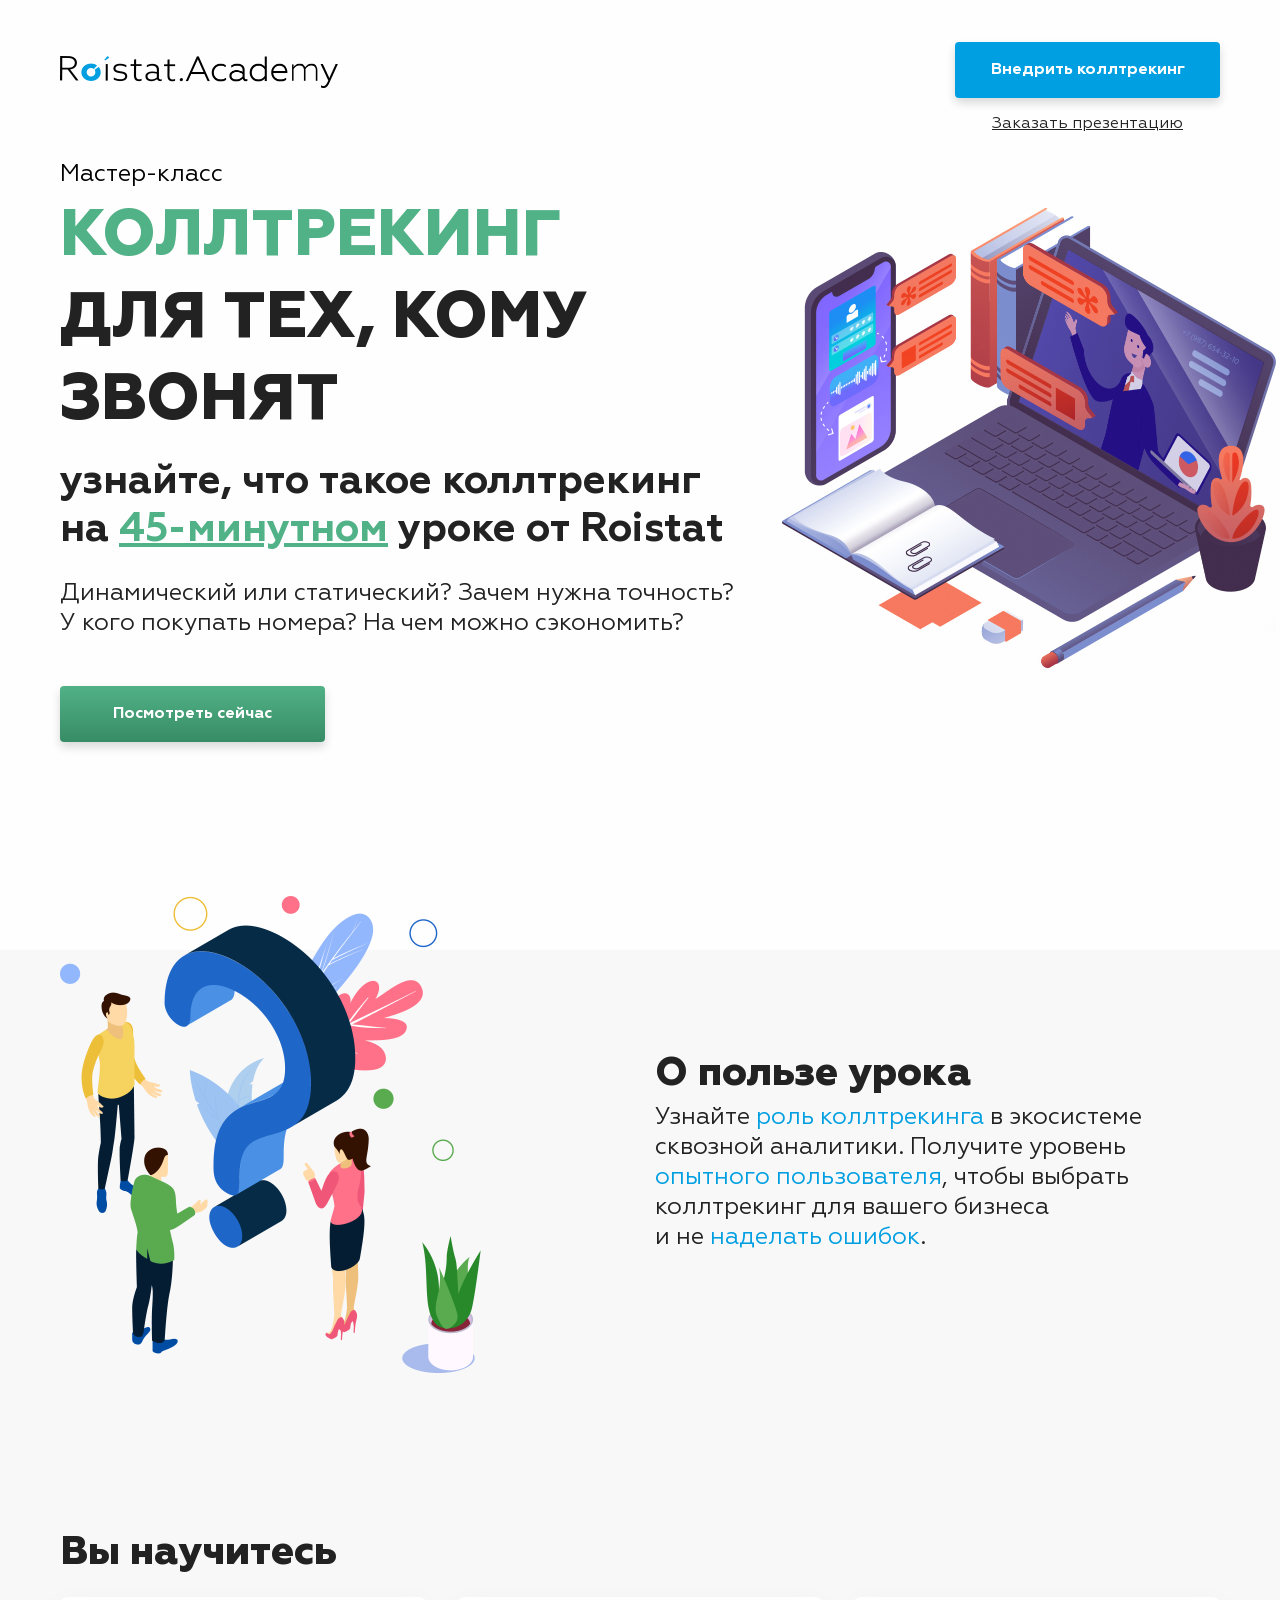
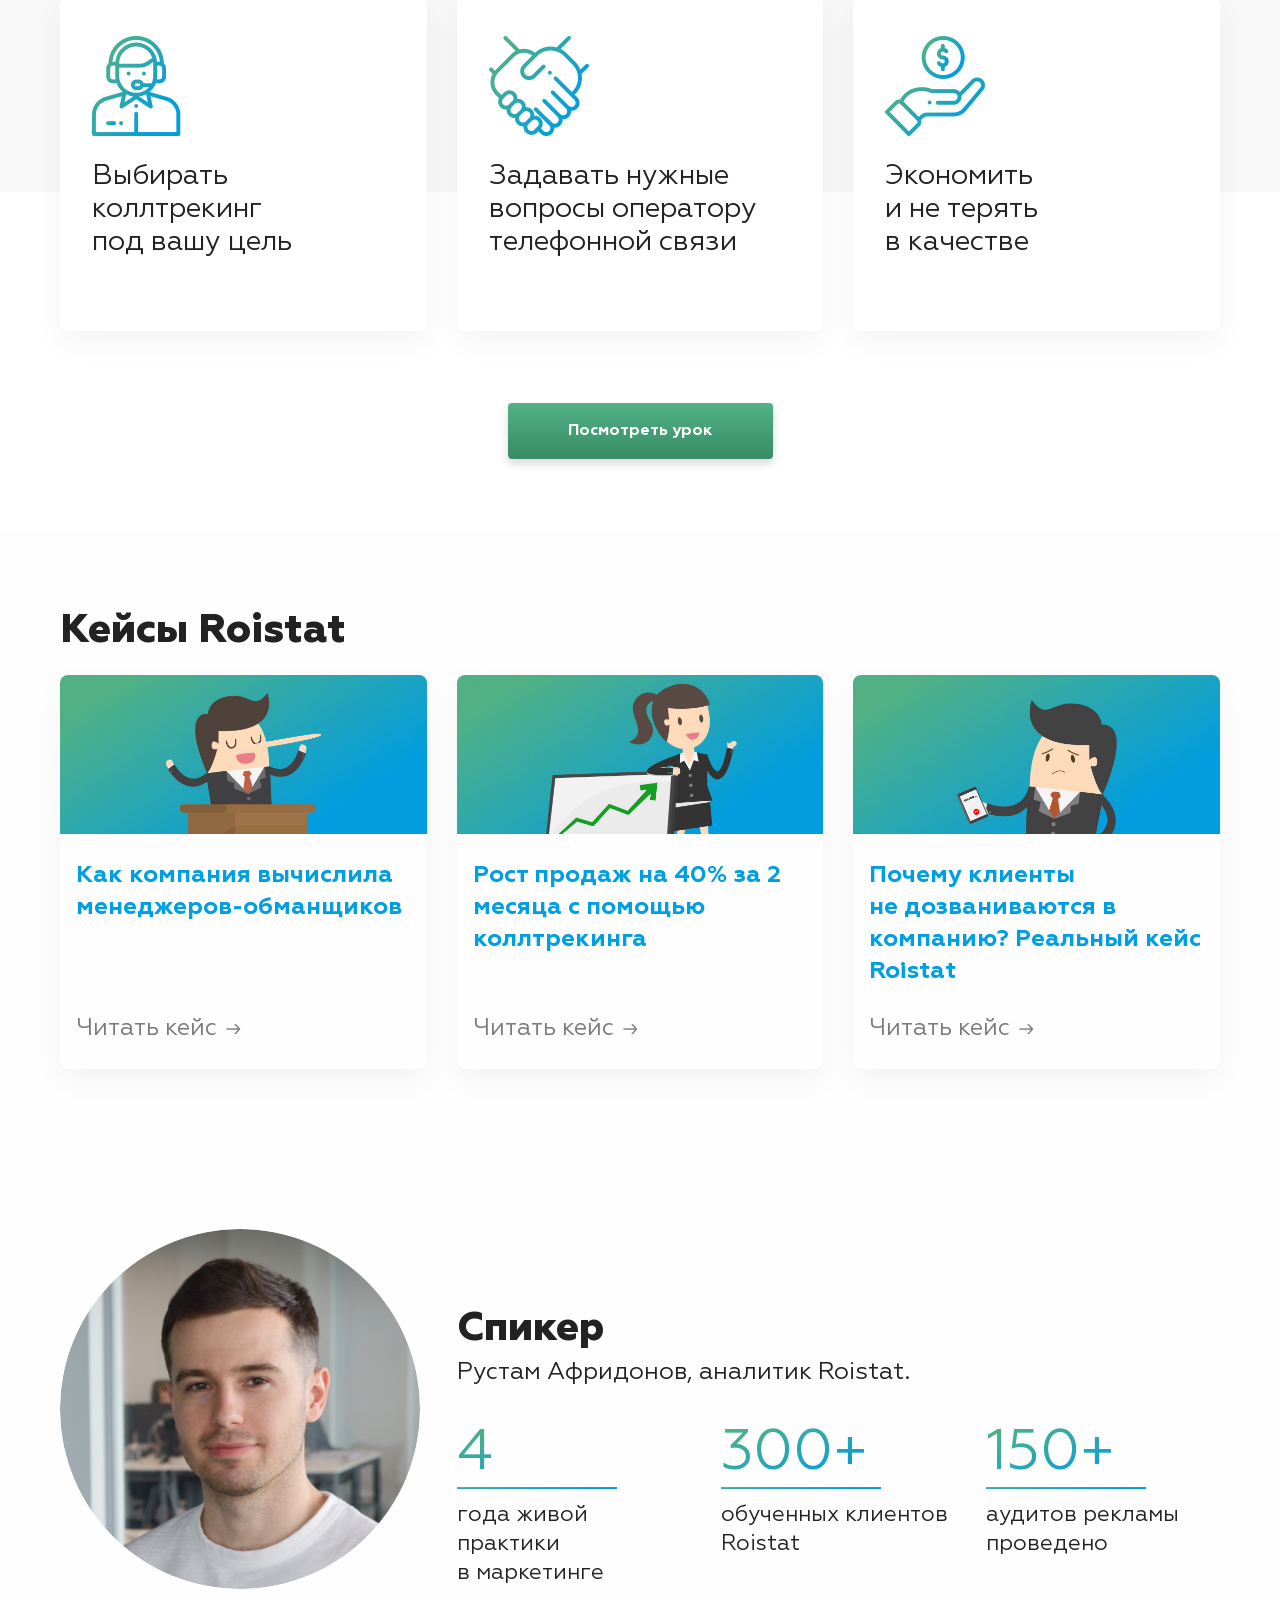
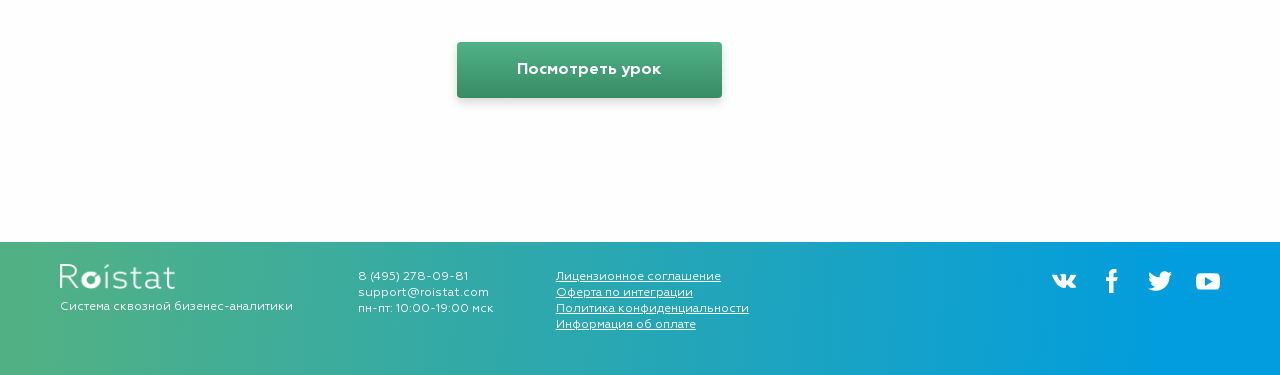
==== calltracking-webinar/index.html @ 820c404c "no message" ====
<!doctype html>
<html lang="ru">
<head>
	<meta charset="utf-8">
	<meta http-equiv="X-UA-Compatible" content="IE=edge,chrome=1">
	<title></title>
	<meta name="description" content="">
	<meta name="viewport" content="width=device-width, initial-scale=1">
	<link rel="shortcut icon" href="favicon.ico" type="image/x-icon">
	<link rel="stylesheet" href="fonts/Geometria/stylesheet.css">
	<link rel="stylesheet" href="css/libs/modal.css">
	<link rel="stylesheet" href="css/main.css">
</head>
<body>
<div class="overlay js-overlay"></div>

<div class="rs-modal js-modal">
	<div class="close js-close-modal">
		<i class="x fa fa-times" aria-hidden="true"></i>
	</div>
	<h3 class="rs-modal__title js-modal__title"></h3>
	<form class="js-form" action="https://edu.roistat.com/teach/control/lesson/view/id/102656854">
		<div class="input-group">
			<input class="form__input js-form-input js-name" type="text" maxlength="60"  placeholder="Ваше имя" name="formParams[full_name]" value="">
		</div>
		<div class="input-group">
			<input class="form__input js-form-input js-email" type="email" maxlength="60"  placeholder="Ваш E-mail" name="formParams[email]" value="">
		</div>
		<div class="input-group">
			<input class="form__input js-form-input phone__input js-phone" type="tel" maxlength="60"  placeholder="Ваш телефон" name="formParams[phone]" value="">
			<div class="flag-container js-flag-container">
				<img class="country-image js-country-image" src="img/rus.svg" alt="Russia">
			</div>
			<div class="dropdown js-dropdown hide">
				<ul class="country-list">
					<li class="country-item js-country-item" data-country="belarus">
						<div class="flag belarus"></div>
						<span class="country-name">Belarus (Беларусь)</span>
						<span class="country-phone-code">+375</span>
					</li>
					<li class="country-item js-country-item" data-country="kazakhstan">
						<div class="flag kazakhstan"></div>
						<span class="country-name">Kazakhstan (Казахстан)</span>
						<span class="country-phone-code">+7</span>
					</li>
					<li class="country-item js-country-item" data-country="russia">
						<div class="flag russia"></div>
						<span class="country-name">Russia (Россия)</span>
						<span class="country-phone-code">+7</span>
					</li>
					<li class="country-item js-country-item" data-country="ukraine">
						<div class="flag ukraine"></div>
						<span class="country-name">Ukraine (Украина)</span>
						<span class="country-phone-code">+380</span>
					</li>
				</ul>
			</div>
		</div>
		<button class="btn submit js-submit" type="submit"></button>
		<div class="checkbox js-checkbox">
			<input class="checkbox__input js-checkbox__input" id="check" type="checkbox">
			<label for="check">Отправляя сведения через электронную форму, вы соглашаетесь с условиями <a class="checkbox-link js-checkbox__link" href="/ru/privacy">оферты</a>, даете согласие на обработку персональных данных, их сбор, хранение и передвчу третьим лицам представленной вами информации на условиях <a class="checkbox-link js-checkbox__link" href="/ru/license/integration">Политики обработки персональных данных</a></label>
		</div>
		<input type="hidden" id="1301595dcac97f1689d" name="__gc__internal__form__helper" class="__gc__internal__form__helper" value="">
		<input type="hidden" id="1301595dcac97f1689dref" name="__gc__internal__form__helper_ref" class="__gc__internal__form__helper_ref" value="">
		<input type="hidden" name="requestTime" value="1573570943">
		<input type="hidden" name="requestSimpleSign" value="08caa1a9f842d72c41dda9ce7ab56776">
		<input type="hidden" name="isHtmlWidget" value="1"/>

		<span id="gccounterImgContainer"></span>
	</form>
	<div class="answer js-answer">
		<img class="answer-image js-answer-image">
		<p class="answer-text js-answer-text"></p>
	</div>
</div>

<div class="header logo-button-header">
	<div class="container">
		<div class="logo-button-header__logo-block">
			<div class="logo-button-header__logo">
				<a target="_blank" href="https://roistat.com/">
					<img class="header__roistat-logo" src="img/logoroistat.png" alt="Academy.roistat logo">
				</a>
				<a href="https://academy.roistat.com/">
					<img class="header__academy-logo" src="img/logoacademy.png" alt="Academy.roistat logo">
				</a>
			</div>			
		</div>
		<div class="mobilehide logo-button-header__right-block">
			<div class="logo-button-header__button-block">
				<a target="_blank" href="https://roistat.com/ru/features/calltracking" class="blue-button button">Внедрить коллтрекинг</a>
			</div>
			<div class="logo-button-header__link-block">
				<a href="#" class="logo-button-header__link">Заказать презентацию</a>
			</div>
		</div>
	</div>
</div>

<div class="article">
	<div class="section text-bgimg first-floor">
		<div class="container">
			<div class="row">
				<div class="col-sm-7">
					<div class="text-bgimg__text-block">
						<span class="text-bgimg__subtitle">Мастер-класс</span>
						<h1 class="text-bgimg__title"><span class="green">КОЛЛТРЕКИНГ</span> ДЛЯ&nbsp;ТЕХ, КОМУ ЗВОНЯТ</h1>
						<p class="text-bgimg__description">узнайте, что&nbsp;такое коллтрекинг на&nbsp;<span class="green">45-минутном</span> уроке от&nbsp;Roistat</p>
						<p class="text-bgimg__subdescription">Динамический или&nbsp;статический? Зачем нужна точность? У&nbsp;кого покупать номера? На&nbsp;чем можно сэкономить?</p>
						<div class="text-bgimg__buttonblock">
							<button class="js-open-modal">Посмотреть сейчас</button>
						</div>
						<div class="mobileshow logo-button-header__right-block">
							<div class="logo-button-header__button-block">
								<a target="_blank" href="https://roistat.com/ru/features/calltracking" class="blue-button button">Внедрить коллтрекинг</a>
							</div>
							<div class="logo-button-header__link-block">
								<a href="#" class="logo-button-header__link">Заказать презентацию</a>
							</div>
						</div>
					</div>
				</div>
				<div class="col-sm-5">
					<div class="text-bgimg__bg-block">
						<img class="floor1bg" src="img/fl1bg.jpg" alt="">
					</div>
				</div>
			</div>
		</div>
	</div>

	<div class="section bg_gray bgimg-text second-floor">
		<div class="container">
			<div class="row">
				<div class="col-sm-6">
					<div class="bgimg-text__bg-block mobilehide">
						<img class="floor2bg" src="img/fl2bg.png" alt="">
					</div>
				</div>
				<div class="col-sm-6 bgimg-text__text-block">
					<h2>О пользе урока</h2>
					<p>Узнайте <span class="blue">роль коллтрекинга</span> в&nbsp;экосистеме сквозной аналитики. Получите уровень <span class="blue">опытного пользователя</span>, чтобы выбрать коллтрекинг для&nbsp;вашего бизнеса и&nbsp;не&nbsp;<span class="blue">наделать ошибок</span>.</p>
				</div>
			</div>

			<div class="bgimg-text__bg-block mobileshow">
				<img class="floor2bg" src="img/fl2bg.png" alt="">
			</div>
		</div>
	</div>

	<div class="section bg_half-gray you-will-learn">
		<div class="container">
			<h2>Вы научитесь</h2>
			<div class="row">
				<div class="col-sm-4">
					<div class="item-topimg-text">
						<div class="item-topimg-text__imgblock">
							<img src="img/operatorka.jpg" alt="operator">
						</div>
						<p class="item-topimg-text__text">Выбирать коллтрекинг под&nbsp;вашу цель</p>
					</div>
				</div>
				<div class="col-sm-4">
					<div class="item-topimg-text">
						<div class="item-topimg-text__imgblock">
							<img src="img/handshake.jpg" alt="handshake">
						</div>
						<p class="item-topimg-text__text">Задавать нужные вопросы оператору телефонной связи</p>
					</div>
				</div>
				<div class="col-sm-4">
					<div class="item-topimg-text">
						<div class="item-topimg-text__imgblock">
							<img src="img/money.jpg" alt="money">
						</div>
						<p class="item-topimg-text__text">Экономить и&nbsp;не&nbsp;терять в&nbsp;качестве</p>
					</div>
				</div>

			</div>
			<div class="button-block">
				<button class="js-open-modal">Посмотреть урок</button>
			</div>
		</div>
	</div>

	<div class="section roistat-cases">
		<div class="container">
			<h2>Кейсы Roistat</h2>
			<div class="row">
				<div class="col-sm-4">
					<a href="#" class="item-topbgimg-text obman">
						<p class="item-topbgimg-text__text">Как компания вычислила менеджеров-обманщиков</p>
						<span class="item-topbgimg-text__link">Читать кейс</span>
					</a>
				</div>
				<div class="col-sm-4">
					<a href="#" class="item-topbgimg-text rost">
						<p class="item-topbgimg-text__text">Рост продаж на 40% за 2 месяца с помощью коллтрекинга</p>
						<span class="item-topbgimg-text__link">Читать кейс</span>
					</a>
				</div>
				<div class="col-sm-4">
					<a href="#" class="item-topbgimg-text nedozvon">
						<p class="item-topbgimg-text__text">Почему клиенты не&nbsp;дозваниваются в компанию? Реальный кейс Roistat</p>
						<span class="item-topbgimg-text__link">Читать кейс</span>
					</a>
				</div>
			</div>
		</div>
	</div>

	<div class="section speaker bgimg-text">
		<div class="container">
			<div class="row">
				<div class="col-sm-4">
					<img class="bgimg-text__porteait" src="img/rustam.jpg" alt="Рустам Афридонов">
				</div>
				<div class="col-sm-8 bgimg-text__text-block">
					<h2>Спикер</h2>
					<p>Рустам Афридонов, аналитик Roistat.</p>

					<div class="row item-topnumber-text-block">
						<div class="col-sm-4">
							<div class="item-topnumber-text">
								<span class="item-topnumber-text__number">4</span>
								<p class="item-topnumber-text__text">года живой практики в&nbsp;маркетинге</p>
							</div>
						</div>
						<div class="col-sm-4">
							<div class="item-topnumber-text">
								<span class="item-topnumber-text__number">300+</span>
								<p class="item-topnumber-text__text">обученных клиентов Roistat</p>
							</div>
						</div>
						<div class="col-sm-4">
							<div class="item-topnumber-text">
								<span class="item-topnumber-text__number">150+</span>
								<p class="item-topnumber-text__text">аудитов рекламы проведено</p>
							</div>
						</div>
					</div>

					<div class="buttonbl">
						<button class="js-open-modal">Посмотреть урок</button>
					</div>
				</div>
			</div>
		</div>
	</div>
</div>

<div class="footer">
	<div class="container">
		<div class="row">
			<div class="col-sm-3">
				<div class="footer__logo">
					<img class="footer__roistat-logo" src="img/footerlogo.png" alt="Academy.roistat logo">
				</div>
				<p class="footer__underlogo">Система сквозной бизенес-аналитики</p>
			</div>
			<div class="col-sm-2">
				<p class="footer__contacts"><a href="tel:84952780981" class="footer__link">8 (495) 278-09-81</a><br><a href="mailto:support@roistat.com" class="footer__link">support@roistat.com</a><br>пн-пт: 10:00-19:00 мск</p>
			</div>
			<div class="col-sm-3">
				<ul class="footer__menu">
					<li><a href="#">Лицензионное соглашение</a></li>
					<li><a href="#">Оферта по интеграции</a></li>
					<li><a href="#">Политика конфиденциальности</a></li>
					<li><a href="#">Информация об оплате</a></li>
				</ul>
			</div>
			<div class="col-sm-4">
				<ul class="footer__socials">
					<li><a href="#"><img src="img/vk.png" alt="vk"></a></li>
					<li><a href="#"><img src="img/fb.png" alt="facebook"></a></li>
					<li><a href="#"><img src="img/tw.png" alt="twitter"></a></li>
					<li><a href="#"><img src="img/yt.png" alt="youtube"></a></li>
				</ul>
			</div>
		</div>
	</div>
</div>

<!-- <div class="side-block js-side-block">
	<div class="side-block__label js-side-block-label"><img src="img/pointer.png" class="pointer" alt="pointer">Бонус&ensp;2 000&ensp;руб</div>
	<div class="formobile">
		<span class="side-block__text-block">Узнайте больше о Базовой настройке в <span class="green">WhastApp</span></span>
		<div class="whatsapp-button-block">
			<a href="https://myautobot.ru/l/qfo00bd" class="js-target-button button">2 000&ensp;руб. на аналитику<img src="img/waicon.png" class="waicon" alt="whatsapp"></a>
			<p>В 1 клик в <a href="https://myautobot.ru/l/qfo00bd" class="green">WhatsApp</a></p>
		</div>
	</div>
	<div class="fordesktop">
		<span class="side-block__text-block">Сканируйте QR-код, чтобы узнать больше о Базовой настройке</span>
		<div class="qrcode-block"><img src="img/qr-code.gif" alt="qr-code"></div>
		<p>В 1 клик в <span class="green">WhatsApp</span></p>
	</div>
</div> -->

<script src="js/vendor/jquery-3.1.1.min.js"></script>
<script src="js/vendor/inputmask.min.js"></script>
<script src="js/libs/utils.js"></script>
<script src="js/main.js"></script>
<script>
	!function(f,b,e,v,n,t,s) {
	    if(f.fbq)return;n=f.fbq=function () {
	        n.callMethod?
	        n.callMethod.apply(n,arguments):n.queue.push(arguments)};
	        if(!f._fbq)f._fbq=n;n.push=n;n.loaded=!0;n.version='2.0';
	        n.queue=[];t=b.createElement(e);t.async=!0;
	        t.src=v;s=b.getElementsByTagName(e)[0];
	        s.parentNode.insertBefore(t,s)}(window, document,'script',
	        'https://connect.facebook.net/en_US/fbevents.js');
	        fbq('init', '1860525404053913');

	(function(m,e,t,r,i,k,a){m[i]=m[i]||function(){(m[i].a=m[i].a||[]).push(arguments)}; m[i].l=1*new Date();k=e.createElement(t),a=e.getElementsByTagName(t)[0],k.async=1,k.src=r,a.parentNode.insertBefore(k,a)}) (window, document, "script", "https://mc.yandex.ru/metrika/tag.js", "ym"); ym(24840335, "init", { clickmap:true, trackLinks:true, accurateTrackBounce:true, webvisor:true, trackHash:true });

	(function(w, d, s, h, id) {
	    w.roistatProjectId = id; w.roistatHost = h;
	    var p = d.location.protocol == "https:" ? "https://" : "http://";
	    var u = /^.*roistat_visit=[^;]+(.*)?$/.test(d.cookie) ? "/dist/module.js" : "/api/site/1.0/"+id+"/init";
	    var js = d.createElement(s); js.charset="UTF-8"; js.async = 1; js.src = p+h+u; var js2 = d.getElementsByTagName(s)[0]; js2.parentNode.insertBefore(js, js2);
	})(window, document, 'script', 'cloud.roistat.com', '86ee03e4ba0f978620d7a0ee0e2e51dc');

	!function(){var t=document.createElement("script");t.type="text/javascript",t.async=!0,t.src="https://vk.com/js/api/openapi.js?162",t.onload=function(){VK.Retargeting.Init("VK-RTRG-412502-cCwct"),VK.Retargeting.Hit()},document.head.appendChild(t)}();

	(function(i,s,o,g,r,a,m){i['GoogleAnalyticsObject']=r;i[r]=i[r]||function(){(i[r].q=i[r].q||[]).push(arguments)},i[r].l=1*new Date();a=s.createElement(o), m=s.getElementsByTagName(o)[0];a.async=1;a.src=g;m.parentNode.insertBefore(a,m)})(window,document,'script','//www.google-analytics.com/analytics.js','ga');
	ga('create', 'UA-57887378-1', 'auto', {'allowLinker': true});
	ga('require', 'linker');
	ga('linker:autoLink', ['cloud.roistat.com'] );
	ga('send', 'pageview');
</script>
</body>
</html>
</body>
</html>
---- calltracking-webinar/fonts/Geometria/stylesheet.css ----
/* This stylesheet generated by Transfonter (https://transfonter.org) on July 4, 2017 2:48 AM */

@font-face {
	font-family: 'Geometria';
	src: url('Geometria-Thin.eot');
	src: local('Geometria Thin'), local('Geometria-Thin'),
		url('Geometria-Thin.eot?#iefix') format('embedded-opentype'),
		url('Geometria-Thin.woff') format('woff'),
		url('Geometria-Thin.ttf') format('truetype');
	font-weight: 100;
	font-style: normal;
}

@font-face {
	font-family: 'Geometria';
	src: url('Geometria-MediumItalic.eot');
	src: local('Geometria MediumItalic'), local('Geometria-MediumItalic'),
		url('Geometria-MediumItalic.eot?#iefix') format('embedded-opentype'),
		url('Geometria-MediumItalic.woff') format('woff'),
		url('Geometria-MediumItalic.ttf') format('truetype');
	font-weight: 500;
	font-style: italic;
}

@font-face {
	font-family: 'Geometria';
	src: url('Geometria-Italic.eot');
	src: local('Geometria Italic'), local('Geometria-Italic'),
		url('Geometria-Italic.eot?#iefix') format('embedded-opentype'),
		url('Geometria-Italic.woff') format('woff'),
		url('Geometria-Italic.ttf') format('truetype');
	font-weight: normal;
	font-style: italic;
}

@font-face {
	font-family: 'Geometria';
	src: url('Geometria-Heavy.eot');
	src: local('Geometria Heavy'), local('Geometria-Heavy'),
		url('Geometria-Heavy.eot?#iefix') format('embedded-opentype'),
		url('Geometria-Heavy.woff') format('woff'),
		url('Geometria-Heavy.ttf') format('truetype');
	font-weight: 900;
	font-style: normal;
}

@font-face {
	font-family: 'Geometria';
	src: url('Geometria-ExtraBoldItalic.eot');
	src: local('Geometria ExtraBoldItalic'), local('Geometria-ExtraBoldItalic'),
		url('Geometria-ExtraBoldItalic.eot?#iefix') format('embedded-opentype'),
		url('Geometria-ExtraBoldItalic.woff') format('woff'),
		url('Geometria-ExtraBoldItalic.ttf') format('truetype');
	font-weight: 800;
	font-style: italic;
}

@font-face {
	font-family: 'Geometria';
	src: url('Geometria-Medium.eot');
	src: local('Geometria Medium'), local('Geometria-Medium'),
		url('Geometria-Medium.eot?#iefix') format('embedded-opentype'),
		url('Geometria-Medium.woff') format('woff'),
		url('Geometria-Medium.ttf') format('truetype');
	font-weight: 500;
	font-style: normal;
}

@font-face {
	font-family: 'Geometria';
	src: url('Geometria-BoldItalic.eot');
	src: local('Geometria BoldItalic'), local('Geometria-BoldItalic'),
		url('Geometria-BoldItalic.eot?#iefix') format('embedded-opentype'),
		url('Geometria-BoldItalic.woff') format('woff'),
		url('Geometria-BoldItalic.ttf') format('truetype');
	font-weight: bold;
	font-style: italic;
}

@font-face {
	font-family: 'Geometria';
	src: url('Geometria-LightItalic.eot');
	src: local('Geometria LightItalic'), local('Geometria-LightItalic'),
		url('Geometria-LightItalic.eot?#iefix') format('embedded-opentype'),
		url('Geometria-LightItalic.woff') format('woff'),
		url('Geometria-LightItalic.ttf') format('truetype');
	font-weight: 300;
	font-style: italic;
}

@font-face {
	font-family: 'Geometria';
	src: url('Geometria-HeavyItalic.eot');
	src: local('Geometria HeavyItalic'), local('Geometria-HeavyItalic'),
		url('Geometria-HeavyItalic.eot?#iefix') format('embedded-opentype'),
		url('Geometria-HeavyItalic.woff') format('woff'),
		url('Geometria-HeavyItalic.ttf') format('truetype');
	font-weight: 900;
	font-style: italic;
}

@font-face {
	font-family: 'Geometria';
	src: url('Geometria.eot');
	src: local('Geometria'),
		url('Geometria.eot?#iefix') format('embedded-opentype'),
		url('Geometria.woff') format('woff'),
		url('Geometria.ttf') format('truetype');
	font-weight: normal;
	font-style: normal;
}

@font-face {
	font-family: 'Geometria';
	src: url('Geometria-Bold.eot');
	src: local('Geometria Bold'), local('Geometria-Bold'),
		url('Geometria-Bold.eot?#iefix') format('embedded-opentype'),
		url('Geometria-Bold.woff') format('woff'),
		url('Geometria-Bold.ttf') format('truetype');
	font-weight: bold;
	font-style: normal;
}

@font-face {
	font-family: 'Geometria';
	src: url('Geometria-ExtraBold.eot');
	src: local('Geometria ExtraBold'), local('Geometria-ExtraBold'),
		url('Geometria-ExtraBold.eot?#iefix') format('embedded-opentype'),
		url('Geometria-ExtraBold.woff') format('woff'),
		url('Geometria-ExtraBold.ttf') format('truetype');
	font-weight: 800;
	font-style: normal;
}

@font-face {
	font-family: 'Geometria';
	src: url('Geometria-ThinItalic.eot');
	src: local('Geometria ThinItalic'), local('Geometria-ThinItalic'),
		url('Geometria-ThinItalic.eot?#iefix') format('embedded-opentype'),
		url('Geometria-ThinItalic.woff') format('woff'),
		url('Geometria-ThinItalic.ttf') format('truetype');
	font-weight: 100;
	font-style: italic;
}

@font-face {
	font-family: 'Geometria';
	src: url('Geometria-ExtraLightItalic.eot');
	src: local('Geometria ExtraLightItalic'), local('Geometria-ExtraLightItalic'),
		url('Geometria-ExtraLightItalic.eot?#iefix') format('embedded-opentype'),
		url('Geometria-ExtraLightItalic.woff') format('woff'),
		url('Geometria-ExtraLightItalic.ttf') format('truetype');
	font-weight: 200;
	font-style: italic;
}

@font-face {
	font-family: 'Geometria';
	src: url('Geometria-Light.eot');
	src: local('Geometria Light'), local('Geometria-Light'),
		url('Geometria-Light.eot?#iefix') format('embedded-opentype'),
		url('Geometria-Light.woff') format('woff'),
		url('Geometria-Light.ttf') format('truetype');
	font-weight: 300;
	font-style: normal;
}

@font-face {
	font-family: 'Geometria';
	src: url('Geometria-ExtraLight.eot');
	src: local('Geometria ExtraLight'), local('Geometria-ExtraLight'),
		url('Geometria-ExtraLight.eot?#iefix') format('embedded-opentype'),
		url('Geometria-ExtraLight.woff') format('woff'),
		url('Geometria-ExtraLight.ttf') format('truetype');
	font-weight: 200;
	font-style: normal;
}
---- calltracking-webinar/css/libs/modal.css ----
.overlay {
    width: 100%;
    height: 100vh;
    position: fixed;
    top: 0;
    left: 0;
    background: rgba(0, 0, 0, .5);
    z-index: -1;
    opacity: 0;
    transition: .3s all;
}

.overlay--active {
    z-index: 2;
    opacity: 1;
}

.rs-modal {
    box-sizing: content-box;
    position: fixed;
    top: 50%;
    left: 50%;
    width: 600px;
    background: #fff;
    padding: 64px 100px;
    box-shadow: 10px 10px 50px rgba(0, 0, 0, 0.15);
    border-radius: 8px;
    z-index: -1;
    opacity: 0;
    transform: translate(-50%, -50%) rotate(540deg) scale(0);
    transition: .5s all;
}

.modal--active {
    opacity: 1;
    transform: translate(-50%, -50%) rotate(0deg) scale(1);
    z-index: 3;
}

.rs-modal .rs-modal__title {
    font-size: 38px;
    font-weight: 700;
    margin-bottom: 24px;
}

.rs-modal .close {
    position: absolute;
    top: 15px;
    right: 15px;
    cursor: pointer;
    color: #DBDBDB;
    transition: .3s all;
}

.rs-modal .close:hover {
    color: #000;
}

.rs-modal .form {
    width: 760px;
}

.rs-modal .form__input {
    line-height: initial;
    border: 2px solid #C4C4C4;
    box-sizing: border-box;
    border-radius: 8px;
    font-size: 15px;
    outline: none;
    display: block;
    width: 100%;
    padding: 21px 24px;
    font-family: 'Montserrat', sans-serif;
}

.rs-modal .form__input:nth-child(2),
.rs-modal .form__input:nth-child(3) {
    margin-bottom: 16px;
}

.rs-modal .submit {
    margin-bottom: 8px 0 16px 0;
}

.rs-modal .checkbox {
    display: flex;
    margin: 16px 0 0 28px;
}

.rs-modal .checkbox>input {
    display: none;
}

.rs-modal .checkbox>label {
    position: relative;
    line-height: 20px;
    font-size: 16px;
    font-weight: 200;
    text-align: justify;
    cursor: pointer;
}

.rs-modal .checkbox>label::before {
    content: '';
    position: absolute;
    left: -28px;
    top: 0;
    border: 1px solid #C4C4C4;
    border-radius: 4px;
    background: #fff;
    width: 14px;
    height: 14px;
    overflow: hidden;
}

.rs-modal .checkbox>input:checked+label::before {
    background: url(../../img/checkbox.svg) center;
    width: 16px;
    height: 16px;
    background-size: cover;
    border: transparent;
}

.rs-modal .phone__input {
    padding-left: 120px;
}

.rs-modal .input-group {
    position: relative;
    display: block;
}

.rs-modal .input-group:not(:last-child) {
    margin-bottom: 16px;
}

.rs-modal .flag-container {
    position: absolute;
    top: 50%;
    left: 15px;
    transform: translateY(-50%);
    cursor: pointer;
}

.rs-modal .flag-container::before {
    content: '';
    position: absolute;
    top: 50%;
    left: 110%;
    transform: translateY(-50%);
    background: url(../../img/arrow-down.svg);
    background-size: cover;
    width: 12px;
    height: 8px;
    transform-origin: center center;
}

.rs-modal .flag-container::after {
    content: '';
    position: absolute;
    top: 50%;
    left: 150%;
    transform: translateY(-50%);
    background: #C4C4C4;
    width: 1px;
    height: 80%;
}

.rs-modal .dropdown {
    position: absolute;
    bottom: -240px;
    border: 2px solid #C4C4C4;
    border-top: none;
    padding: 10px 0;
    background: #fff;
    font-weight: 200;
    font-size: 16px;
    z-index: 1;
}

.rs-modal .country-item {
    display: flex;
    align-items: center;
    padding: 0 22px;
    cursor: pointer;
    transition: .2s all;
}

.rs-modal .country-item:hover {
    background: rgba(0, 0, 0, .1);
}

.rs-modal .country-item>*:not(:last-child) {
    margin-right: 10px;
}

.rs-modal .flag {
    background-size: cover;
    width: 55px;
    height: 55px;
}

.rs-modal .belarus {
    background: url(../../img/bel.svg);
}

.rs-modal .kazakhstan {
    background: url(../../img/kaz.svg);
}

.rs-modal .russia {
    background: url(../../img/rus.svg);
}

.rs-modal .ukraine {
    background: url(../../img/ukr.svg);
}

.rs-modal .hide {
    display: none;
}

.rs-modal .show {
    display: block;
}

.rs-modal .phone__input--active {
    border-bottom-left-radius: 0;
}

.rs-modal .error {
    margin: 8px 0 24px 0;
    color: #FF6363;
}

.rs-modal .error-field {
    border: 2px solid #FF6363;
}

.rs-modal .highlight-error {
    font-weight: 600;
}

.rs-modal .checkbox-link {
    text-decoration: none;
    display: inline-block;
    border-bottom: 1px solid #009FE2;
    color: #009FE2;
}

.rs-modal .checkbox-link-error {
    border-bottom: 1px solid #FF6363;
    color: #FF6363;
}

.rs-modal .answer {
    display: none;
    align-items: center;
}

.rs-modal .answer-text {
    margin-left: 35px;
}

.rs-modal .new-line {
    display: block;
    height: 5px;
}

.rs-modal .answer-show {
    display: flex;
}

@keyframes checkboxError {
    0% {
        transform: scale(1);
    }

    50% {
        transform: scale(.9);
    }

    100% {
        transform: scale(1);
    }
}

@media screen and (max-width: 900px) {
    .rs-modal {
        width: 400px;
        padding: 64px 50px;
    }

    .rs-modal__title {
        font-size: 31px;
    }
}

@media screen and (max-width: 550px) {
    .rs-modal {
        width: 300px;
    }

    .rs-modal__title {
        font-size: 23px;
    }

    .checkbox>label {
        line-height: 14px;
        font-size: 10px;
    }
}

@media screen and (max-width: 450px) {
    .rs-modal {
        width: 250px;
        padding: 30px 30px;
    }

    .rs-modal__title {
        font-size: 19px;
    }

    .rs-modal .checkbox>label {
        line-height: 9px;
        font-size: 9px;
    }

    .rs-modal .form__input {
        padding: 15px 24px;
    }

    .rs-modal .phone__input {
        padding: 15px 26px 15px 85px;
    }

    .rs-modal .country-image {
        width: 30px;
    }

    .rs-modal .flag-container::after {
        left: 174%;
    }

    .rs-modal .flag {
        background-size: cover;
        width: 39px;
        height: 30px;
    }

    .rs-modal .country-item:not(:last-child) {
        margin-bottom: 10px;
    }

    .rs-modal .country-name {
        font-size: 13px;
    }

    .rs-modal .dropdown {
        bottom: -170px;
    }
}
---- calltracking-webinar/css/main.css ----
* {
  box-sizing: border-box; }

div, p, span, a, li, h1, h2, h3, h4, h5, h6, label, input, button {
  color: inherit;
  font-family: inherit;
  font-weight: inherit;
  font-size: inherit; }

body {
  margin: 0;
  box-sizing: border-box;
  color: #222;
  font-family: "Geometria", sans-serif;
  font-weight: 400;
  font-size: 24px;
  background: #FEFEFE;
  overflow-x: hidden; }

ul {
  list-style-type: none;
  margin: 0 0 15px 0;
  padding: 0; }

img {
  max-width: 100%; }

.container {
  width: 1190px;
  max-width: 100%;
  padding: 0 15px;
  margin: 0 auto; }

.section {
  padding: 72px 0; }

h1 {
  display: block;
  font-weight: 800;
  font-size: 65px;
  line-height: 82px;
  padding: 0;
  margin: 0;
  text-align: left; }

h2 {
  display: block;
  font-weight: 800;
  font-size: 40px;
  line-height: 56px;
  padding: 0;
  margin: 0;
  text-align: left; }

p {
  margin: 0 0 15px 0; }

.row {
  margin: 0 -15px; }

.row:after {
  content: "";
  display: table;
  clear: both; }

.col-sm-7, .col-sm-5, .col-sm-6, .col-sm-4, .col-sm-8, .col-sm-3, .col-sm-2 {
  padding: 0 15px;
  float: left; }

.col-sm-7 {
  width: 58.33333333%; }

.col-sm-5 {
  width: 41.66666667%; }

.col-sm-6 {
  width: 50%; }

.col-sm-4 {
  width: 33.33333333%; }

.col-sm-8 {
  width: 66.66666667%; }

.col-sm-3 {
  width: 25%; }

.col-sm-2 {
  width: 16.66666667%; }

.mobileshow {
  display: none; }

.green {
  color: #51B187; }

.blue {
  color: #009FE2; }

.display-table {
  display: table; }

.display-tablecell-middle {
  display: table-cell;
  vertical-align: middle; }

.display-tablecell-bottom {
  display: table-cell;
  vertical-align: bottom; }

.bg_gray {
  background: #f8f8f8; }

.button {
  display: inline-block; }

button, .button {
  padding: 0;
  border: 0;
  color: #fff;
  font-weight: 700;
  font-size: 16px;
  line-height: 56px;
  text-decoration: none;
  width: 265px;
  max-width: 100%;
  height: 56px;
  background: linear-gradient(0deg, #378C65, #51B187);
  box-shadow: 0px 5px 10px rgba(0, 0, 0, 0.15);
  border-radius: 4px;
  outline: none;
  transition: 0.25s; }

button:hover, .button:hover {
  background: linear-gradient(#17c18b, #00aa78);
  text-decoration: none; }

.blue-button {
  background: #009FE2; }

.blue-button:hover {
  background: #42b5e5; }

a {
  text-decoration: none;
  color: #009FE2; }

a:hover, a:focus {
  text-decoration: underline; }

a:focus {
  text-decoration: underline;
  outline: none; }

.logo-button-header {
  padding: 42px 0 0; }

.logo-button-header:after {
  display: table;
  clear: both;
  content: ""; }

.logo-button-header__logo-block {
  float: left;
  padding: 14px 0;
  text-align-last: auto; }

.logo-button-header__logo {
  display: inline-block; }

.header__roistat-logo {
  float: left;
  width: 121px; }

.header__academy-logo {
  float: left;
  width: 157px; }

.logo-button-header__right-block {
  float: right; }

.logo-button-header__button-block {
  text-align: center;
  margin-bottom: 8px; }

.logo-button-header__link-block {
  text-align: center; }

.logo-button-header__link {
  font-size: 16px;
  line-height: 32px;
  color: #222;
  text-decoration: underline; }

.logo-button-header__link:hover {
  text-decoration: none; }

.first-floor {
  padding: 20px 0 192px;
  overflow-x: hidden; }

.text-bgimg__subtitle {
  display: block;
  font-size: 24px;
  line-height: 28px;
  color: #000;
  margin-bottom: 8px; }

.text-bgimg__title {
  margin-bottom: 16px; }

.text-bgimg__description {
  font-weight: 700;
  font-size: 40px;
  line-height: 48px;
  margin-bottom: 24px; }
  .text-bgimg__description .green {
    text-decoration: underline; }

.text-bgimg__subdescription {
  margin-right: -10px; }

.text-bgimg__buttonblock {
  margin: 48px 0 16px 0; }

.text-bgimg__bg-block {
  text-align: right;
  padding: 48px 0;
  margin-right: -56px; }

.floor1bg {
  display: inline-block;
  width: 494px;
  max-width: 100%; }

.floor2bg {
  width: 421px; }

.second-floor {
  padding-top: 0; }
  .second-floor .bgimg-text__text-block {
    padding-top: 96px; }
  .second-floor .bgimg-text__bg-block {
    margin: -54px 0 0 0; }

.bg_half-gray {
  background: linear-gradient(to bottom, #f8f8f8 0%, #f8f8f8 50%, #fff 50%, #fff 100%); }

.item-topimg-text {
  box-shadow: 0px 10px 30px rgba(0, 0, 0, 0.05);
  height: 334px;
  margin-bottom: 16px;
  border-radius: 8px;
  padding: 39px 32px;
  background: #fff; }

.item-topimg-text__imgblock {
  width: 100px;
  margin-bottom: 16px; }

.item-topimg-text__text {
  font-size: 28px;
  line-height: 33px; }

.you-will-learn .button-block {
  margin-top: 56px;
  text-align: center; }
.you-will-learn h2 {
  margin-bottom: 16px; }

.item-topbgimg-text {
  padding: 184px 16px 72px 16px;
  position: relative;
  height: 394px;
  border-radius: 8px;
  box-shadow: 0px 10px 30px rgba(0, 0, 0, 0.05);
  margin-bottom: 16px;
  display: block; }

.item-topbgimg-text:hover {
  text-decoration: none; }

.item-topbgimg-text:before {
  content: "";
  position: absolute;
  top: 0;
  left: 0;
  width: 100%;
  height: 159px;
  border-radius: 8px 8px 0 0;
  background-size: cover;
  background-repeat: no-repeat;
  background-position: center center; }

.obman:before {
  background-image: url(../img/obman.jpg); }

.rost:before {
  background-image: url(../img/rost.jpg); }

.nedozvon:before {
  background-image: url(../img/nedozvon.jpg); }

.item-topbgimg-text__text {
  font-weight: 700;
  font-size: 24px;
  line-height: 32px; }

.item-topbgimg-text__link {
  font-size: 24px;
  line-height: 33px;
  color: #7a7a7a;
  padding-right: 24px;
  background: url(../img/arrow.jpg) center right no-repeat;
  background-size: 15px;
  position: absolute;
  bottom: 24px;
  left: 16px; }

.item-topbgimg-text__link:hover {
  text-decoration: underline; }

.roistat-cases h2 {
  margin-bottom: 16px; }

.bgimg-text__porteait {
  border-radius: 50%;
  width: 360px;
  max-width: 100%;
  margin-bottom: 30px; }

.item-topnumber-text-block {
  margin-top: 32px; }

.item-topnumber-text {
  margin-bottom: 38px; }

.item-topnumber-text__number {
  background: linear-gradient(337.73deg, #019DDF 20.75%, #51B185 88.34%);
  -webkit-background-clip: text;
  -webkit-text-fill-color: transparent;
  color: #0B2349;
  width: 160px;
  display: block;
  position: relative;
  margin-bottom: 12px;
  font-size: 56px; }

.item-topnumber-text__number:after {
  width: 100%;
  height: 2px;
  background: linear-gradient(358.99deg, #019DDF 20.75%, #51B185 88.34%);
  position: absolute;
  bottom: 0;
  left: 0;
  content: ""; }

.item-topnumber-text__text {
  font-size: 22px;
  line-height: 29px; }

.speaker {
  padding-bottom: 144px; }
  .speaker .bgimg-text__text-block {
    padding-top: 72px; }
  .speaker .buttonbl {
    margin-top: 16px;
    text-align: left; }

.footer {
  background: linear-gradient(93.98deg, #51B185 2.77%, #019DDF 92.04%);
  color: #fff;
  font-size: 12px;
  line-height: 16px;
  padding: 27px 0; }

.footer__logo {
  margin: -5px 0 5px 0; }

.footer__roistat-logo {
  width: 115px; }

.footer__link {
  color: #fff; }

.footer__menu a {
  font-size: 12px;
  line-height: 16px;
  color: #fff;
  text-decoration: underline; }
.footer__menu a:hover {
  text-decoration: none; }

.footer__socials {
  float: right; }
  .footer__socials li {
    float: left;
    margin-left: 24px; }
  .footer__socials a img {
    width: 24px; }

.side-block {
  position: fixed;
  background: #fff;
  box-shadow: 0 0 10px rgba(0, 0, 0, 0.15);
  width: 300px;
  top: 50%;
  margin-top: -150px;
  height: 300px;
  right: -300px;
  padding: 10px;
  text-align: center;
  transition: 0.5s; }

.side-block .formobile {
  display: none;
  padding: 50px 0 0 0; }

.side-block.open {
  right: -300px !important; }

.side-block.hover, .side-block:hover {
  right: 0 !important; }

.side-block.closed {
  right: -350px; }

.side-block__label {
  background: linear-gradient(to bottom, #51B187 0%, #49A279 100%), #C4C4C4;
  border-radius: 8px 8px 0px 0px;
  height: 56px;
  width: 300px;
  line-height: 56px;
  position: absolute;
  bottom: 150px;
  left: 0;
  -webkit-transform: rotate(270deg) translate(-50%);
  transform: rotate(270deg) translate(-50%);
  -webkit-transform-origin: left bottom;
  transform-origin: left bottom;
  color: #fff;
  font-size: 24px; }

.side-block__text-block {
  display: block;
  text-align: center;
  font-size: 20px;
  text-align: center;
  margin-bottom: 5px; }

.waicon {
  height: 16px;
  margin-left: 5px; }

.whatsapp-button-block .button, .whatsapp-button-block .button:hover {
  background: linear-gradient(180deg, #009FE2 0%, #0093D1 100%), linear-gradient(180deg, #51B187 0%, #49A279 100%);
  margin: 20px 0;
  color: #fff; }

.qrcode-block {
  width: 100%;
  text-align: center; }
  .qrcode-block img {
    height: 150px; }

.pointer {
  height: 18px;
  margin-right: 15px; }

@media (max-width: 991px) {
  h1 {
    font-size: 58px;
    line-height: 72px; }

  .second-floor .bgimg-text__text-block {
    padding-top: 56px; }

  .item-topimg-text {
    height: 390px; }

  .item-topbgimg-text {
    height: 430px; }

  .item-topnumber-text__number {
    width: 140px; }

  .speaker .bgimg-text__text-block {
    padding-top: 24px; } }
@media (max-width: 767px) {
  body {
    text-align: center; }

  .col-sm-7, .col-sm-5, .col-sm-6, .col-sm-4, .col-sm-8, .col-sm-3, .col-sm-2 {
    width: 100%; }

  .mobileshow {
    display: inherit; }

  .mobilehide {
    display: none !important; }

  h1 {
    font-size: 40px;
    line-height: 48px;
    text-align: center; }

  h2 {
    line-height: 48px;
    margin-bottom: 16px;
    text-align: center; }

  .logo-button-header {
    padding: 32px 0 24px;
    text-align: left; }

  .logo-button-header__logo-block {
    float: initial;
    text-align: center; }

  .logo-button-header__right-block {
    float: initial;
    display: inline-block; }

  .text-bgimg__text-block {
    text-align: center; }

  .text-bgimg__description {
    font-weight: 700;
    font-size: 36px;
    line-height: 42px; }

  .text-bgimg__bg-block {
    text-align: center;
    margin-right: 0; }

  .first-floor {
    padding: 0 0 24px; }

  .bgimg-text__bg-block {
    text-align: center; }

  .item-topimg-text {
    height: initial;
    width: 400px;
    max-width: 100%;
    display: inline-block; }

  .item-topbgimg-text {
    height: initial;
    width: 400px;
    max-width: 100%;
    display: inline-block; }

  .item-topimg-text__text {
    text-align: left; }

  .item-topbgimg-text__text {
    text-align: left; }

  .item-topnumber-text__number {
    width: 140px;
    display: inline-block; }

  .speaker .buttonbl {
    text-align: center; }

  .footer__socials {
    float: initial; }

  .footer__socials li {
    float: initial;
    display: inline-block;
    margin: 0 12px; }

  .side-block__label {
    height: 30px;
    line-height: 30px;
    font-size: 16px; }

  .side-block .formobile {
    display: block; }

  .side-block .fordesktop {
    display: none; }

  .pointer {
    margin-bottom: -4px; } }

/*# sourceMappingURL=main.css.map */
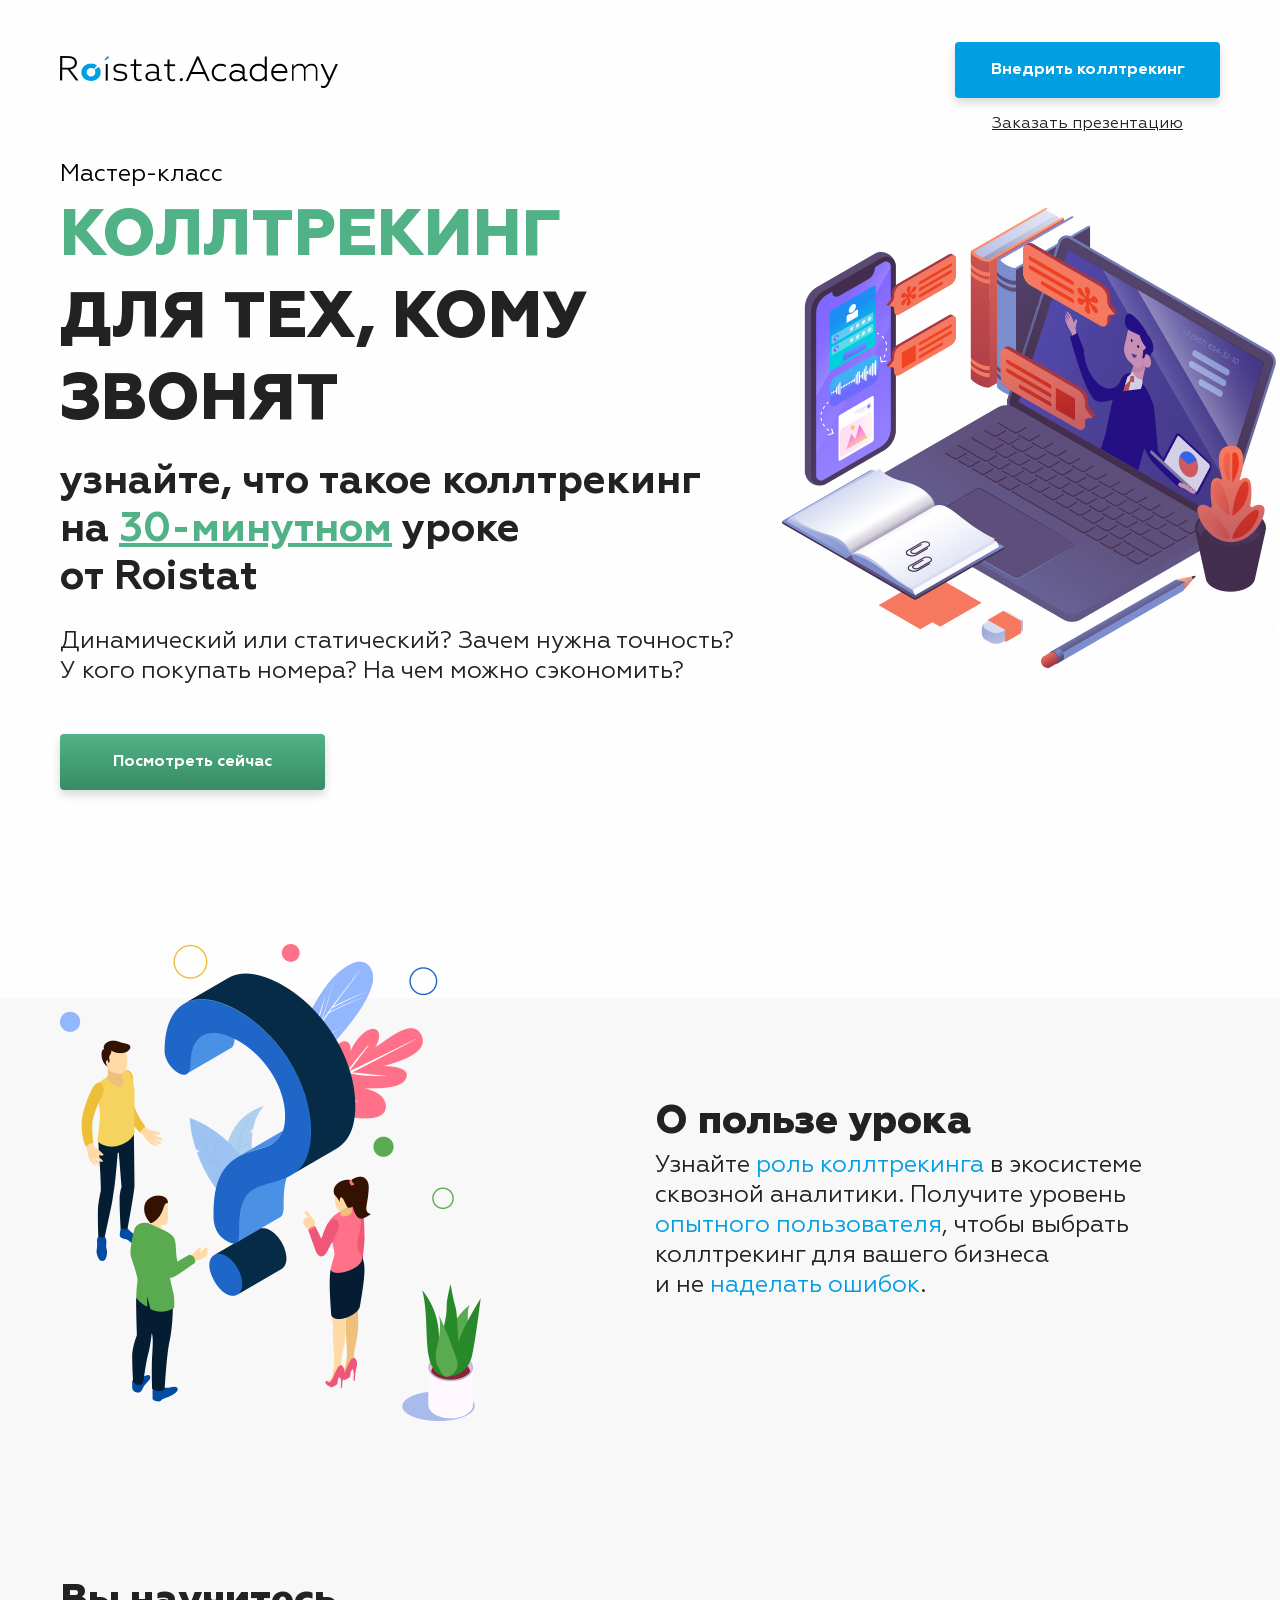
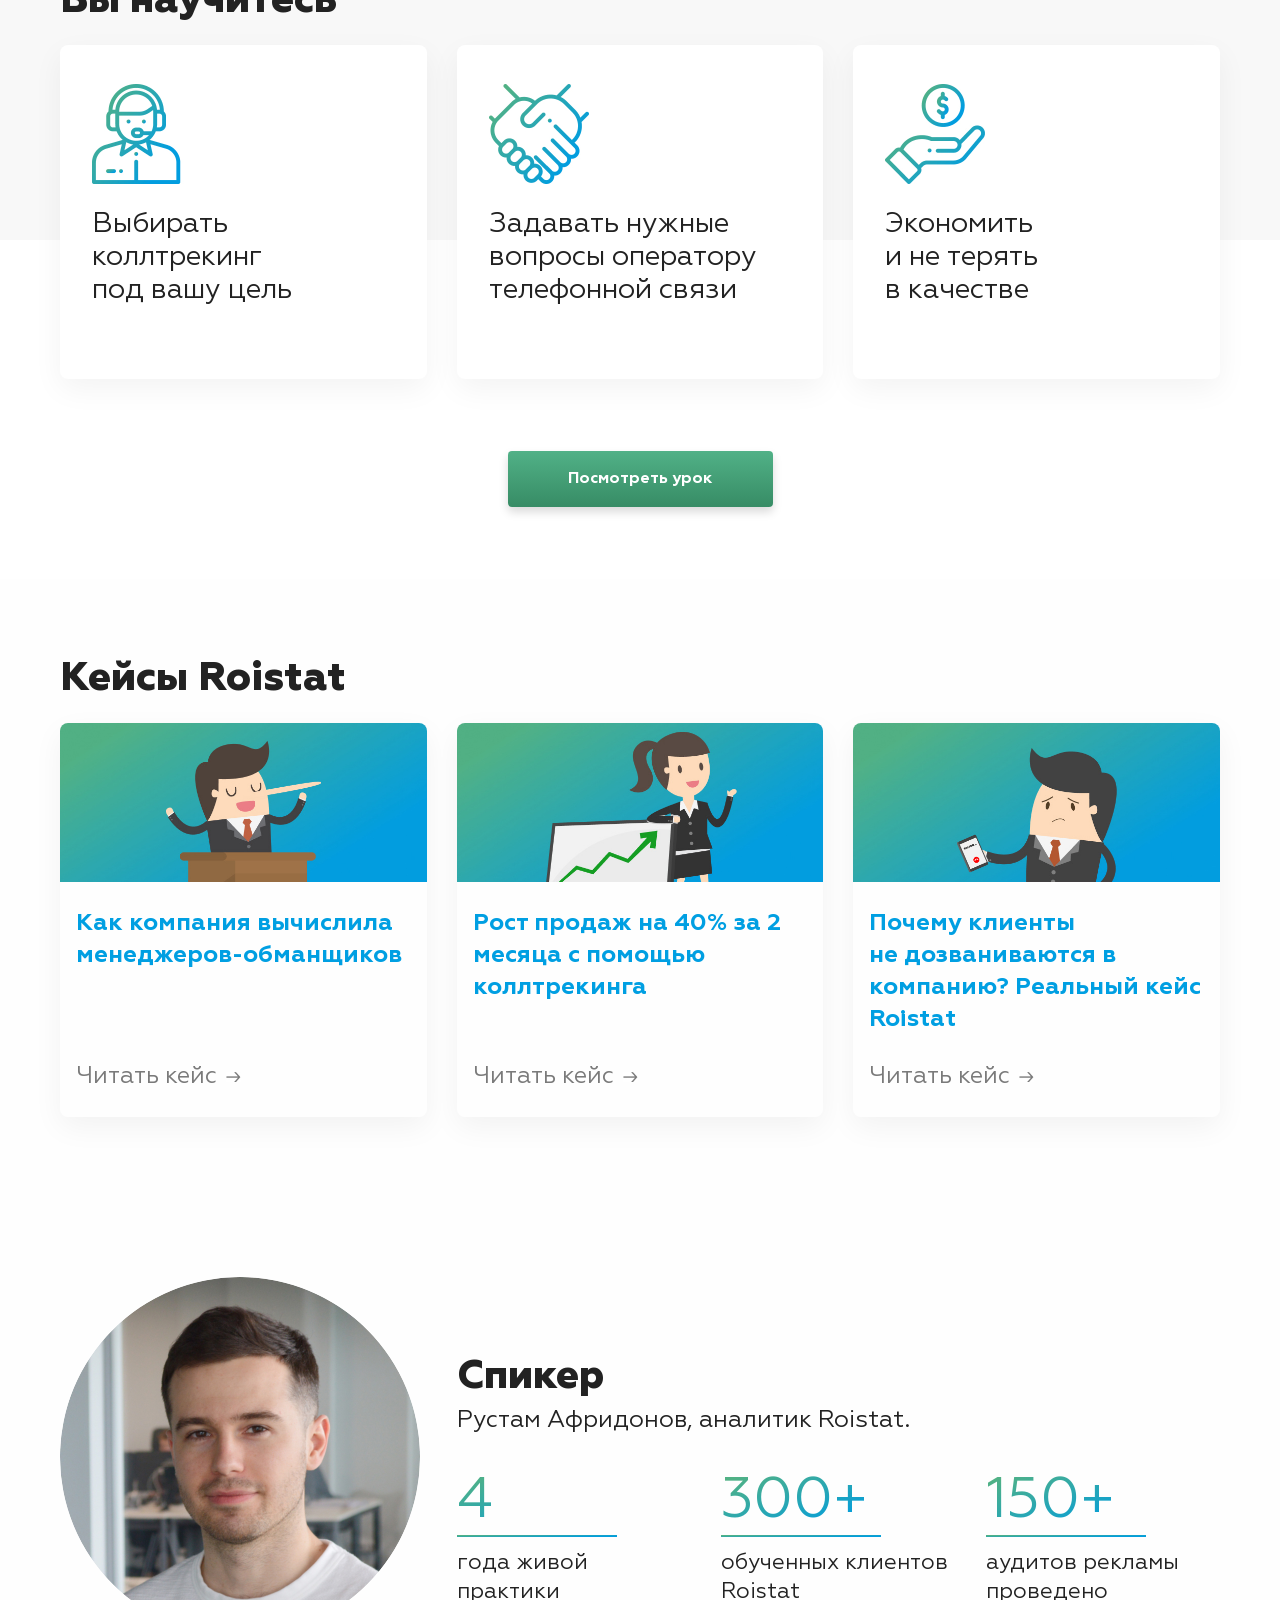
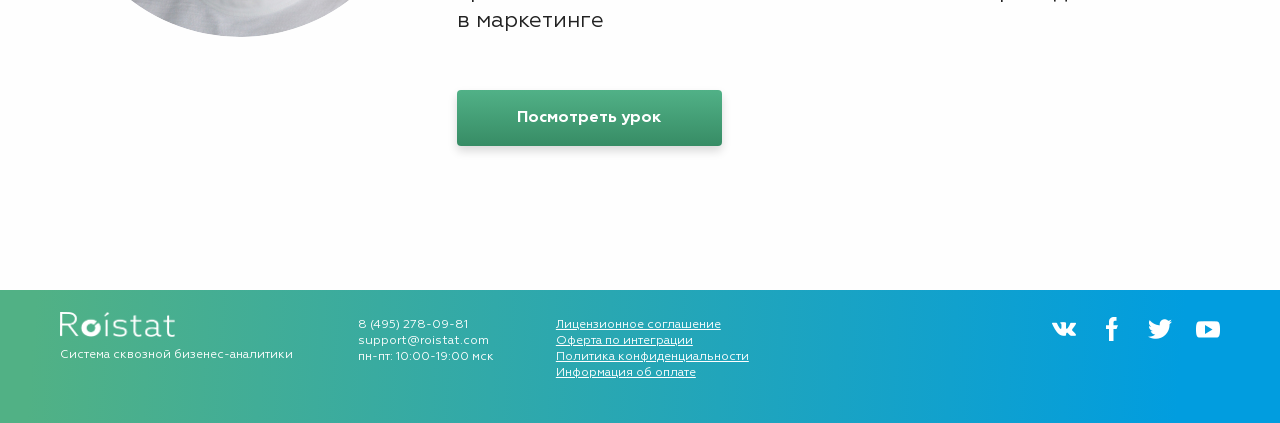
==== commit bd1fa6c6: "no message" ====
--- a/calltracking-webinar/index.html
+++ b/calltracking-webinar/index.html
@@ -106,7 +106,7 @@
 					<div class="text-bgimg__text-block">
 						<span class="text-bgimg__subtitle">Мастер-класс</span>
 						<h1 class="text-bgimg__title"><span class="green">КОЛЛТРЕКИНГ</span> ДЛЯ&nbsp;ТЕХ, КОМУ ЗВОНЯТ</h1>
-						<p class="text-bgimg__description">узнайте, что&nbsp;такое коллтрекинг на&nbsp;<span class="green">45-минутном</span> уроке от&nbsp;Roistat</p>
+						<p class="text-bgimg__description">узнайте, что&nbsp;такое коллтрекинг на&nbsp;<span class="green">30-минутном</span> уроке от&nbsp;Roistat</p>
 						<p class="text-bgimg__subdescription">Динамический или&nbsp;статический? Зачем нужна точность? У&nbsp;кого покупать номера? На&nbsp;чем можно сэкономить?</p>
 						<div class="text-bgimg__buttonblock">
 							<button class="js-open-modal">Посмотреть сейчас</button>
--- a/calltracking-webinar/css/main.css
+++ b/calltracking-webinar/css/main.css
@@ -499,6 +499,9 @@
   .mobilehide {
     display: none !important; }
 
+  button, .button {
+    width: 400px; }
+
   h1 {
     font-size: 40px;
     line-height: 48px;
@@ -538,6 +541,9 @@
 
   .bgimg-text__bg-block {
     text-align: center; }
+
+  .second-floor .bgimg-text__bg-block {
+    margin: 48px; }
 
   .item-topimg-text {
     height: initial;
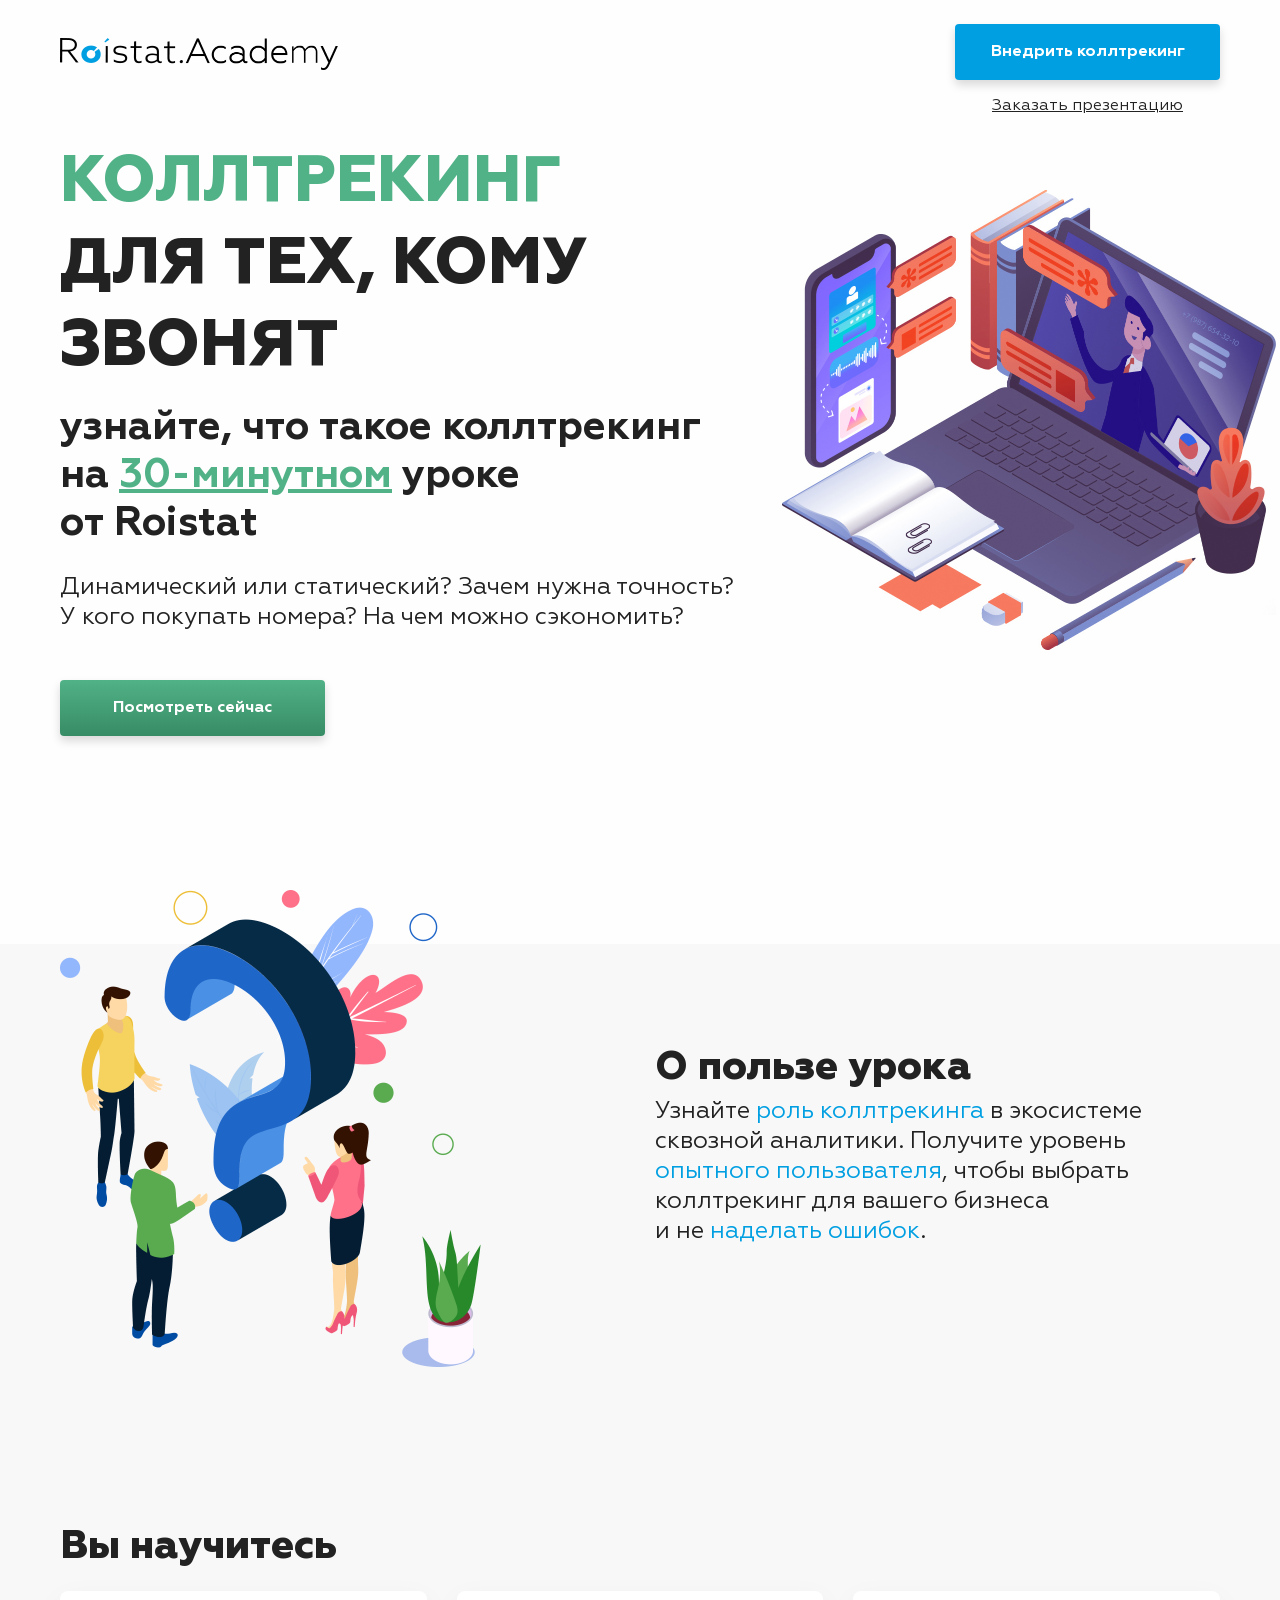
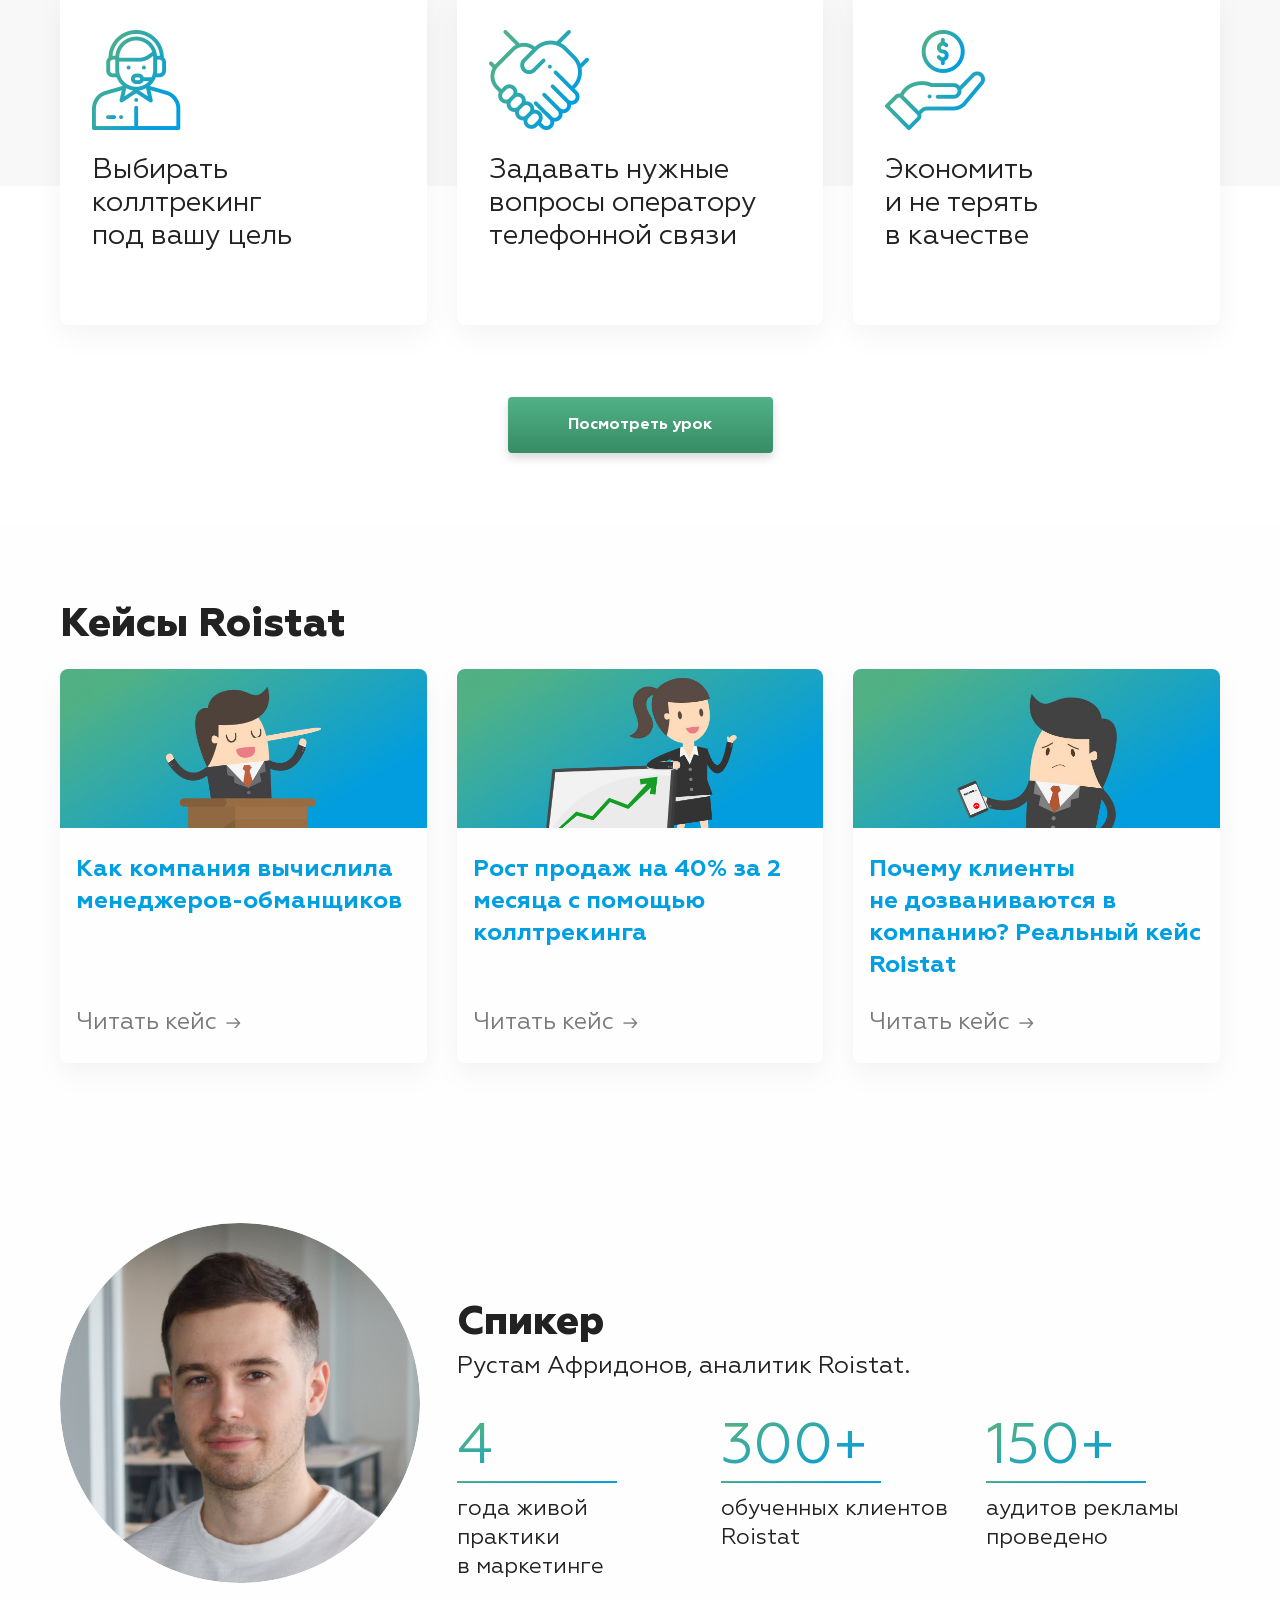
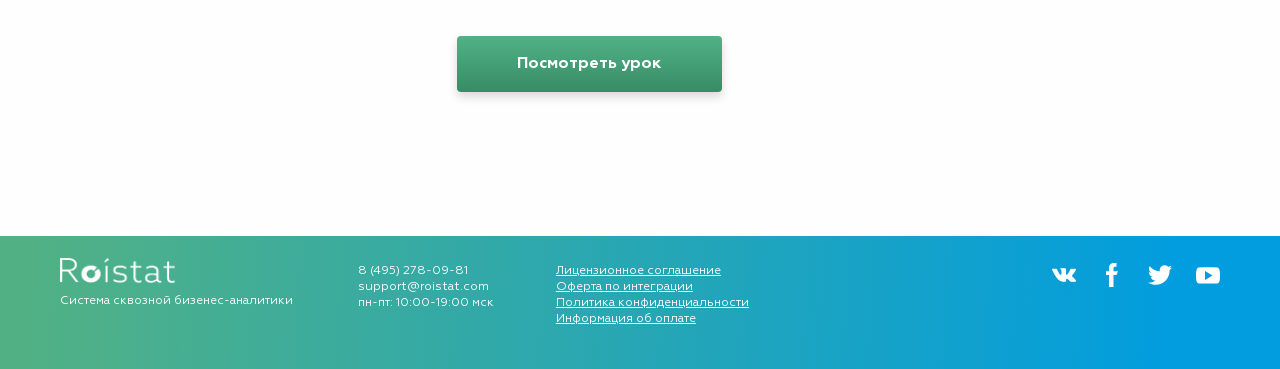
==== commit a17f452a: "no message" ====
--- a/calltracking-webinar/index.html
+++ b/calltracking-webinar/index.html
@@ -20,9 +20,9 @@
 	</div>
 	<h3 class="rs-modal__title js-modal__title"></h3>
 	<form class="js-form" action="https://edu.roistat.com/teach/control/lesson/view/id/102656854">
-		<div class="input-group">
+		<!-- <div class="input-group">
 			<input class="form__input js-form-input js-name" type="text" maxlength="60"  placeholder="Ваше имя" name="formParams[full_name]" value="">
-		</div>
+		</div> -->
 		<div class="input-group">
 			<input class="form__input js-form-input js-email" type="email" maxlength="60"  placeholder="Ваш E-mail" name="formParams[email]" value="">
 		</div>
@@ -61,10 +61,10 @@
 			<input class="checkbox__input js-checkbox__input" id="check" type="checkbox">
 			<label for="check">Отправляя сведения через электронную форму, вы соглашаетесь с условиями <a class="checkbox-link js-checkbox__link" href="/ru/privacy">оферты</a>, даете согласие на обработку персональных данных, их сбор, хранение и передвчу третьим лицам представленной вами информации на условиях <a class="checkbox-link js-checkbox__link" href="/ru/license/integration">Политики обработки персональных данных</a></label>
 		</div>
-		<input type="hidden" id="1301595dcac97f1689d" name="__gc__internal__form__helper" class="__gc__internal__form__helper" value="">
-		<input type="hidden" id="1301595dcac97f1689dref" name="__gc__internal__form__helper_ref" class="__gc__internal__form__helper_ref" value="">
-		<input type="hidden" name="requestTime" value="1573570943">
-		<input type="hidden" name="requestSimpleSign" value="08caa1a9f842d72c41dda9ce7ab56776">
+		<input type="hidden" id="1301595ddbefc67f45c" name="__gc__internal__form__helper" class="__gc__internal__form__helper" value="">
+		<input type="hidden" id="1301595ddbefc67f45cref" name="__gc__internal__form__helper_ref" class="__gc__internal__form__helper_ref" value="">
+		<input type="hidden" name="requestTime" value="1574694854">
+		<input type="hidden" name="requestSimpleSign" value="2ce7a6d1c37a0dac11e9ce006f6b15d4">
 		<input type="hidden" name="isHtmlWidget" value="1"/>
 
 		<span id="gccounterImgContainer"></span>
@@ -104,7 +104,7 @@
 			<div class="row">
 				<div class="col-sm-7">
 					<div class="text-bgimg__text-block">
-						<span class="text-bgimg__subtitle">Мастер-класс</span>
+						<!-- <span class="text-bgimg__subtitle">Мастер-класс</span> -->
 						<h1 class="text-bgimg__title"><span class="green">КОЛЛТРЕКИНГ</span> ДЛЯ&nbsp;ТЕХ, КОМУ ЗВОНЯТ</h1>
 						<p class="text-bgimg__description">узнайте, что&nbsp;такое коллтрекинг на&nbsp;<span class="green">30-минутном</span> уроке от&nbsp;Roistat</p>
 						<p class="text-bgimg__subdescription">Динамический или&nbsp;статический? Зачем нужна точность? У&nbsp;кого покупать номера? На&nbsp;чем можно сэкономить?</p>
--- a/calltracking-webinar/css/main.css
+++ b/calltracking-webinar/css/main.css
@@ -153,7 +153,7 @@
   outline: none; }
 
 .logo-button-header {
-  padding: 42px 0 0; }
+  padding: 24px 0 0; }
 
 .logo-button-header:after {
   display: table;
@@ -522,7 +522,8 @@
 
   .logo-button-header__right-block {
     float: initial;
-    display: inline-block; }
+    display: inline-block;
+    max-width: 100%; }
 
   .text-bgimg__text-block {
     text-align: center; }
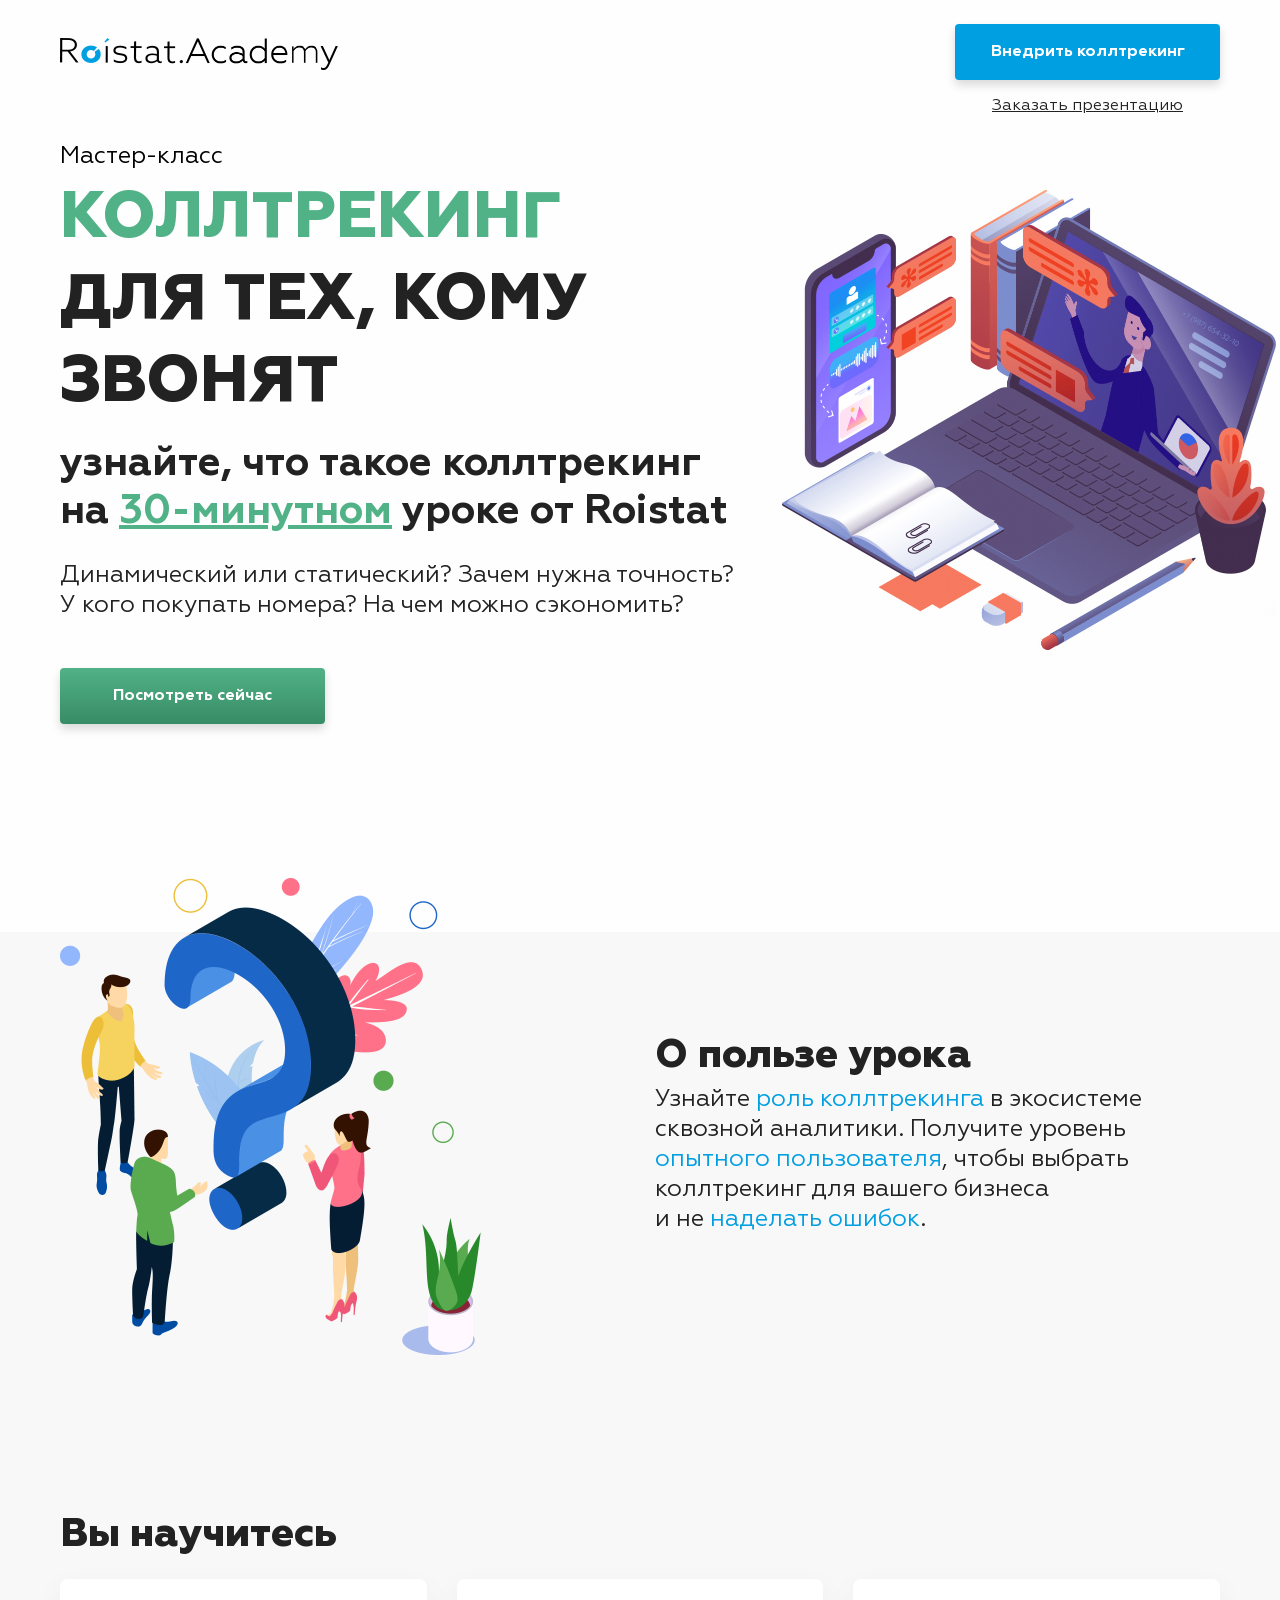
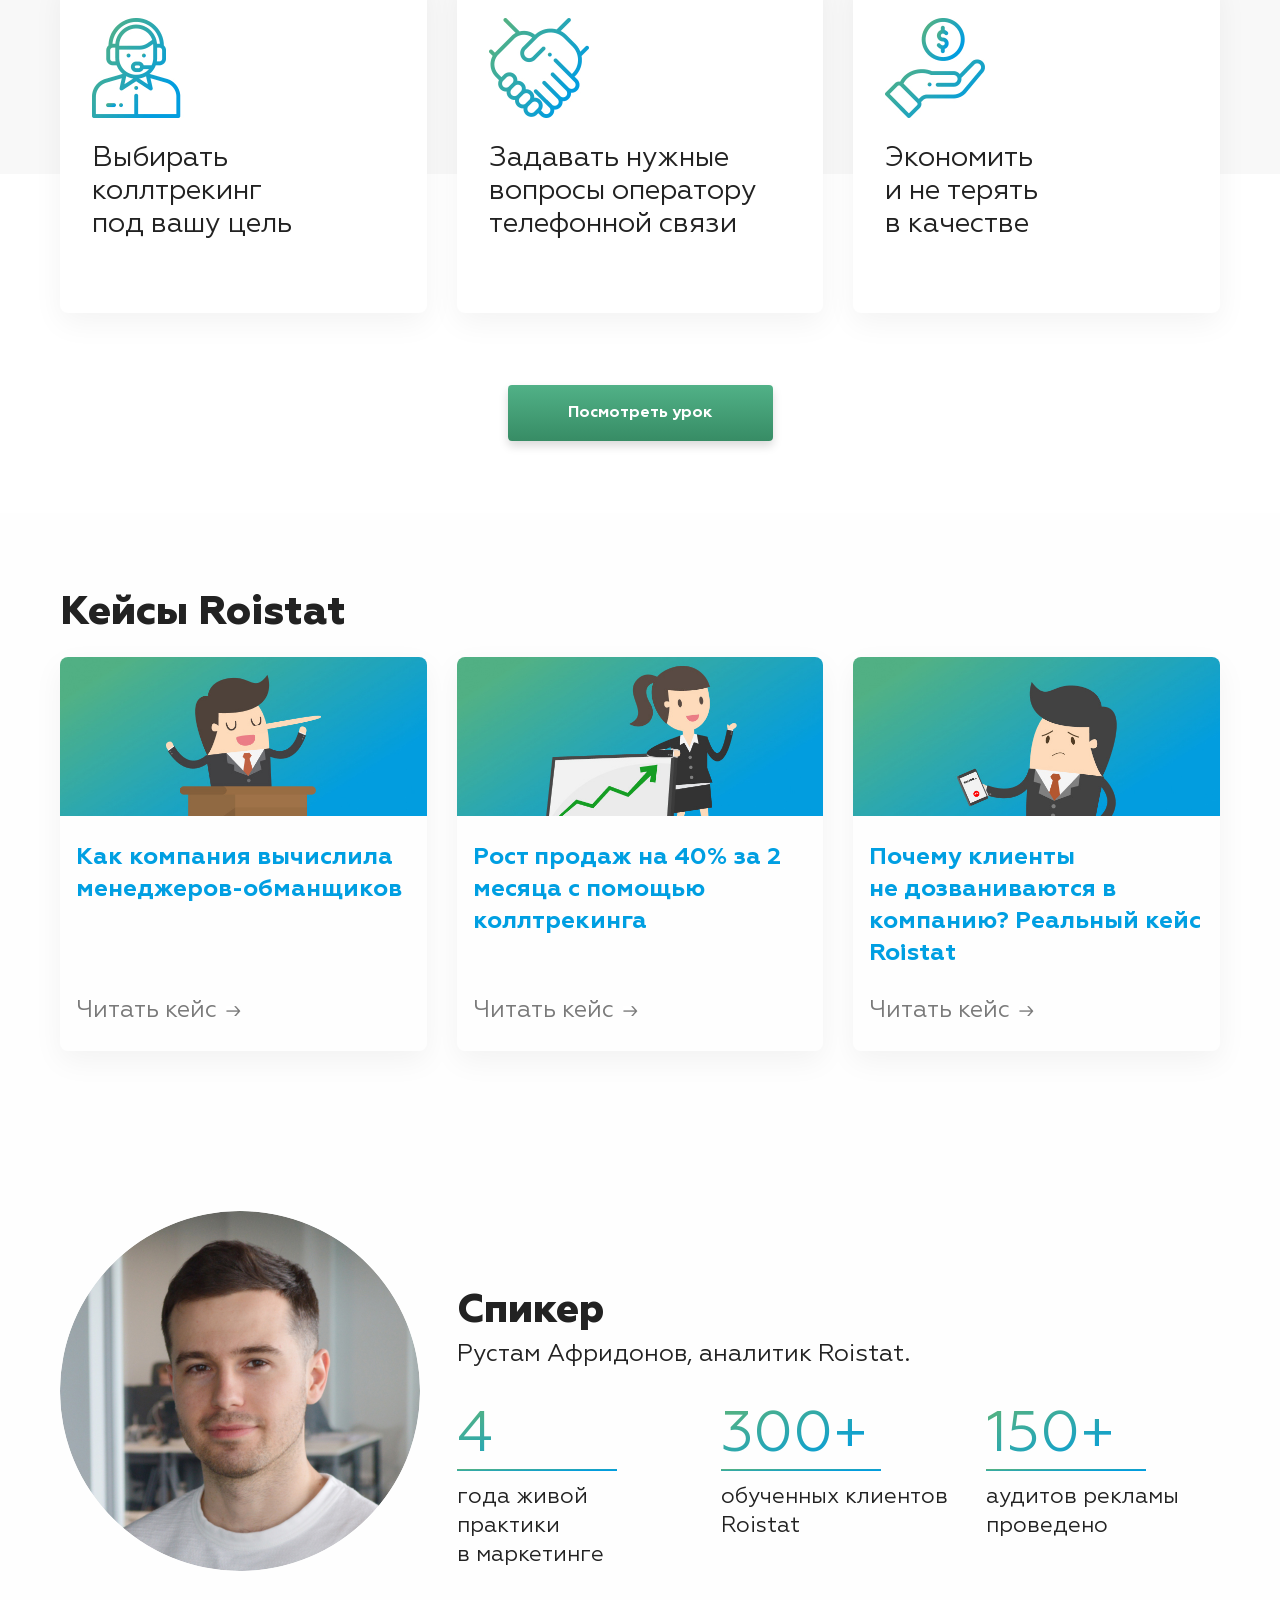
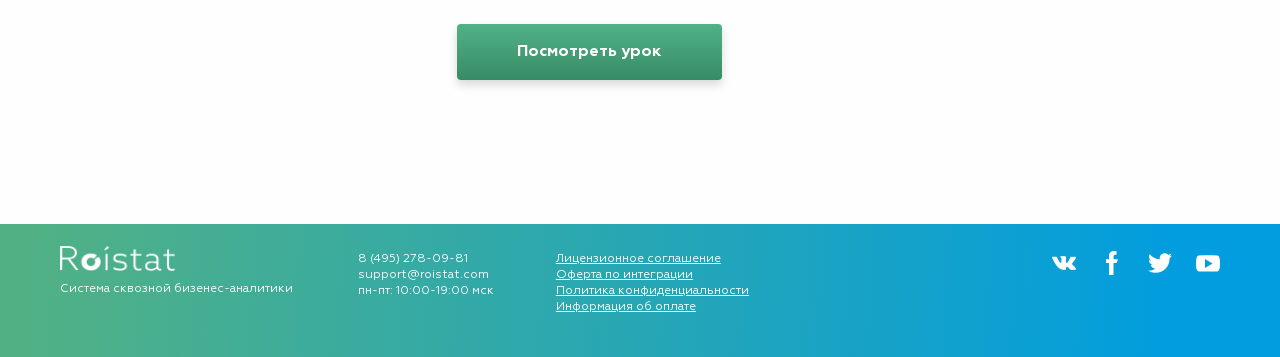
==== commit 5b019699: "no message" ====
--- a/calltracking-webinar/index.html
+++ b/calltracking-webinar/index.html
@@ -104,7 +104,7 @@
 			<div class="row">
 				<div class="col-sm-7">
 					<div class="text-bgimg__text-block">
-						<!-- <span class="text-bgimg__subtitle">Мастер-класс</span> -->
+						<span class="text-bgimg__subtitle">Мастер-класс</span>
 						<h1 class="text-bgimg__title"><span class="green">КОЛЛТРЕКИНГ</span> ДЛЯ&nbsp;ТЕХ, КОМУ ЗВОНЯТ</h1>
 						<p class="text-bgimg__description">узнайте, что&nbsp;такое коллтрекинг на&nbsp;<span class="green">30-минутном</span> уроке от&nbsp;Roistat</p>
 						<p class="text-bgimg__subdescription">Динамический или&nbsp;статический? Зачем нужна точность? У&nbsp;кого покупать номера? На&nbsp;чем можно сэкономить?</p>
--- a/calltracking-webinar/css/main.css
+++ b/calltracking-webinar/css/main.css
@@ -213,7 +213,8 @@
   font-weight: 700;
   font-size: 40px;
   line-height: 48px;
-  margin-bottom: 24px; }
+  margin-bottom: 24px;
+  margin-right: -10px; }
   .text-bgimg__description .green {
     text-decoration: underline; }
 
@@ -513,7 +514,7 @@
     text-align: center; }
 
   .logo-button-header {
-    padding: 32px 0 24px;
+    padding: 24px 0 16px;
     text-align: left; }
 
   .logo-button-header__logo-block {
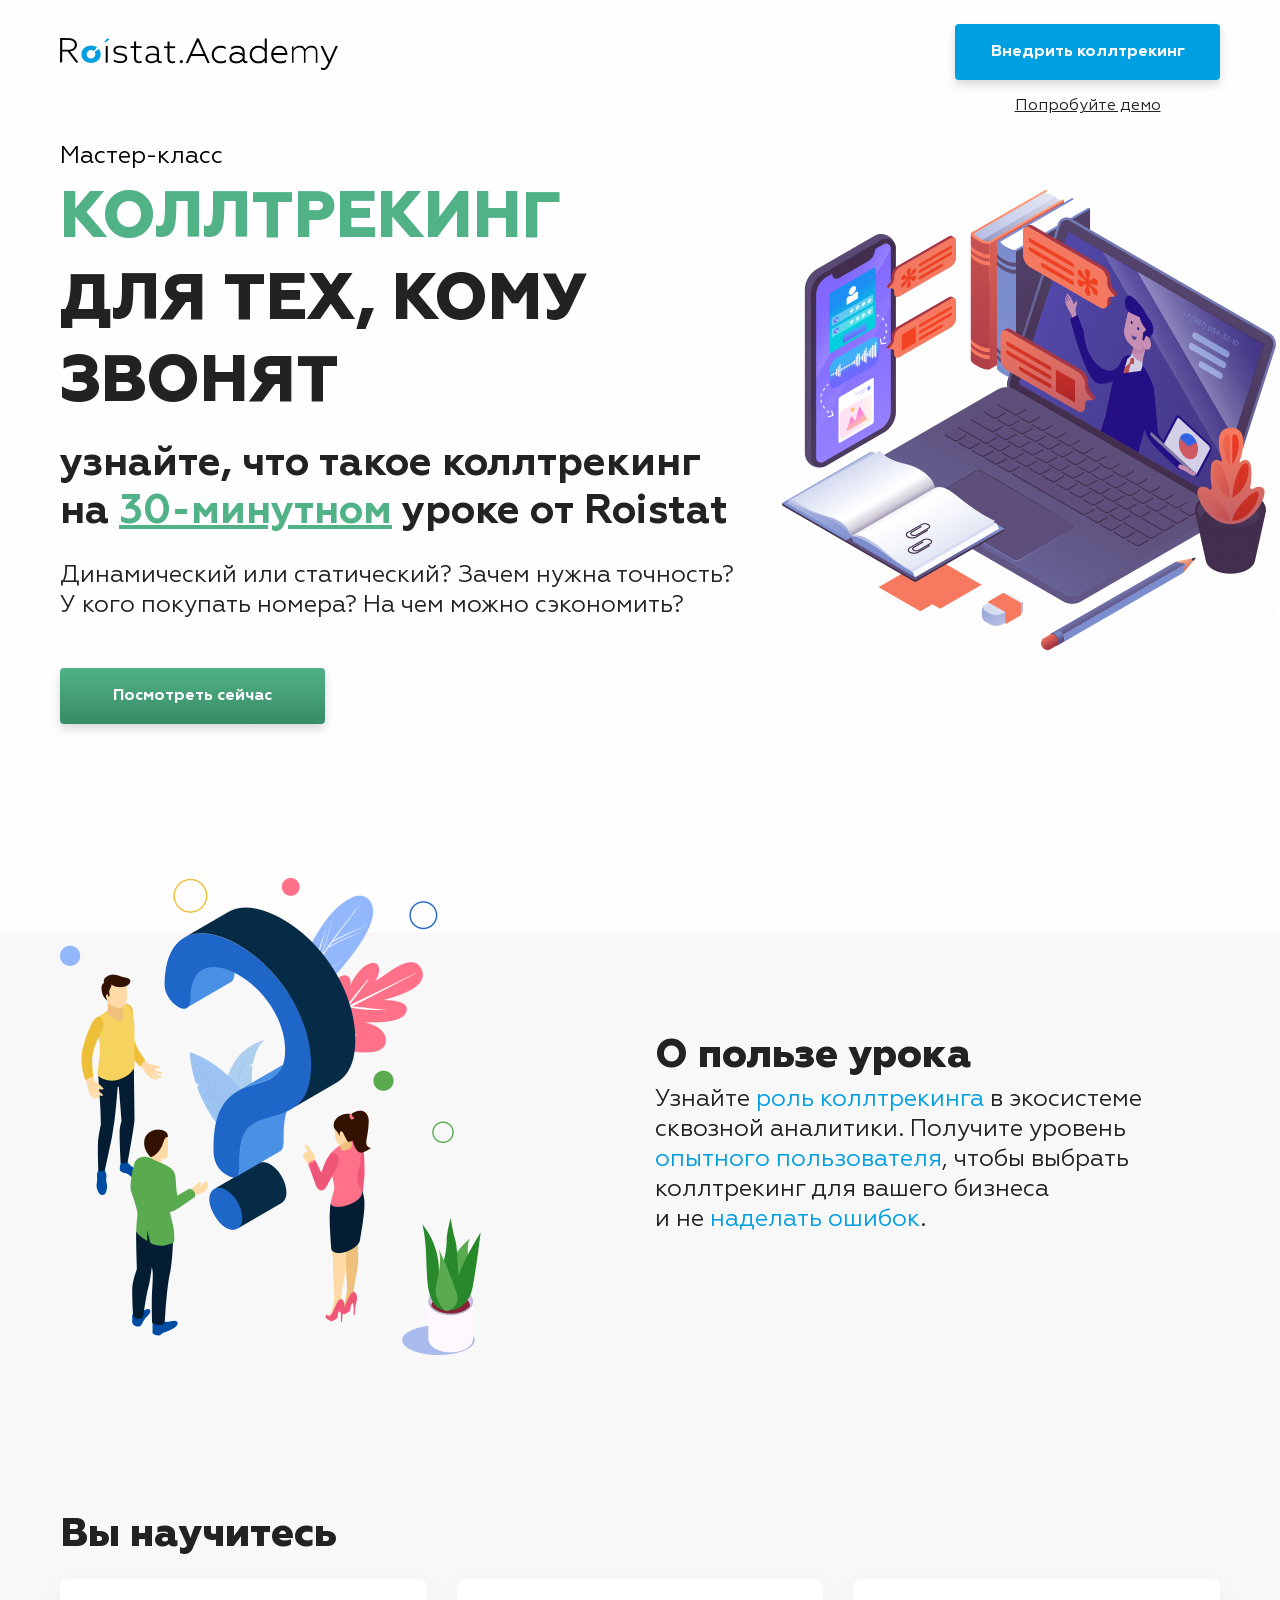
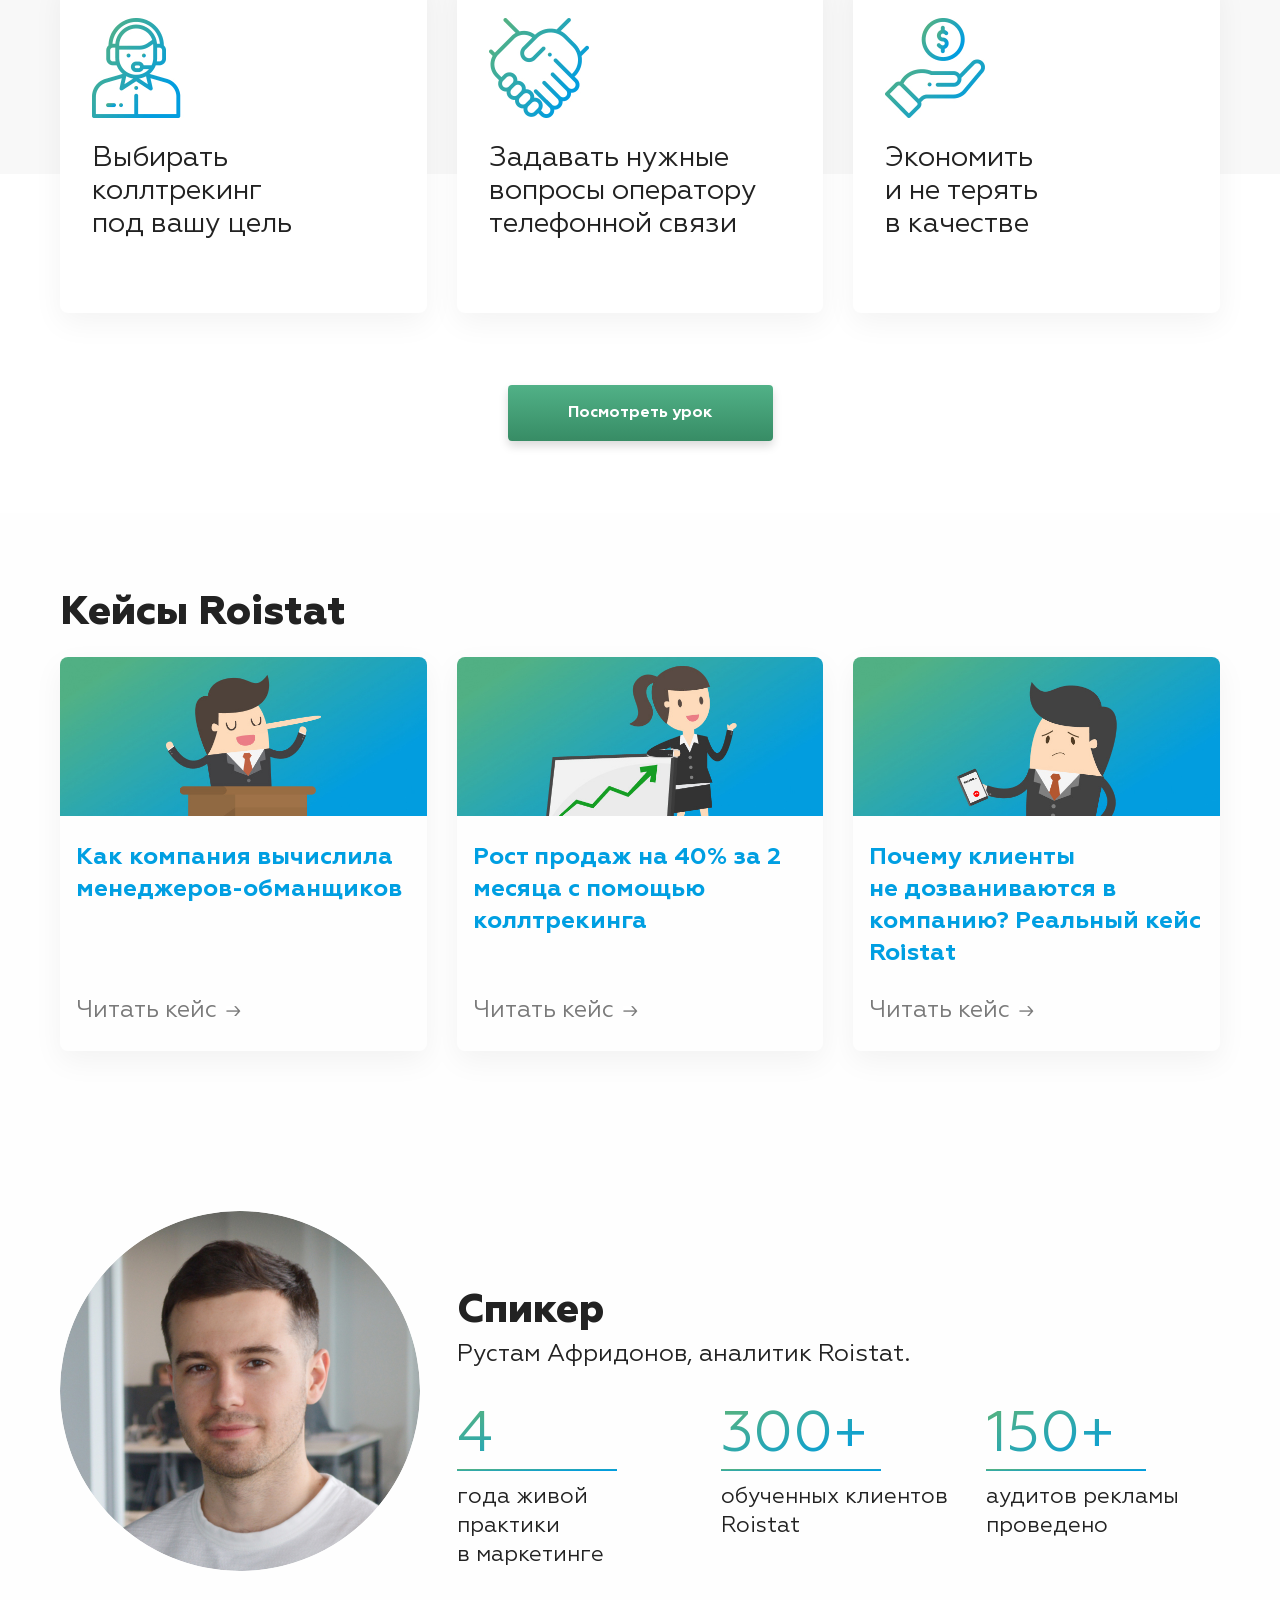
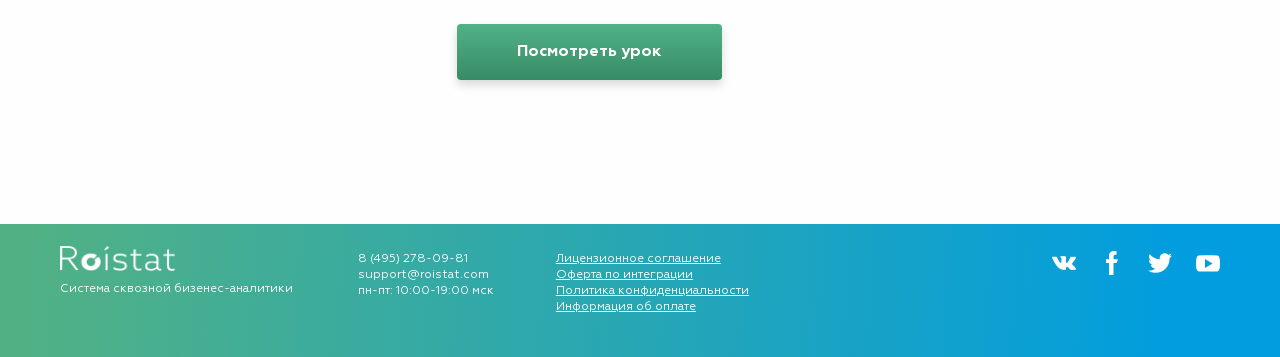
==== commit 1a94f0cb: "no message" ====
--- a/calltracking-webinar/index.html
+++ b/calltracking-webinar/index.html
@@ -59,7 +59,7 @@
 		<button class="btn submit js-submit" type="submit"></button>
 		<div class="checkbox js-checkbox">
 			<input class="checkbox__input js-checkbox__input" id="check" type="checkbox">
-			<label for="check">Отправляя сведения через электронную форму, вы соглашаетесь с условиями <a class="checkbox-link js-checkbox__link" href="/ru/privacy">оферты</a>, даете согласие на обработку персональных данных, их сбор, хранение и передвчу третьим лицам представленной вами информации на условиях <a class="checkbox-link js-checkbox__link" href="/ru/license/integration">Политики обработки персональных данных</a></label>
+			<label for="check">Отправляя сведения через электронную форму, вы соглашаетесь с условиями <a class="checkbox-link js-checkbox__link" href="https://roistat.com/ru/license/integration">оферты</a>, даете согласие на обработку персональных данных, их сбор, хранение и передвчу третьим лицам представленной вами информации на условиях <a class="checkbox-link js-checkbox__link" href="https://roistat.com/ru/privacy">Политики обработки персональных данных</a></label>
 		</div>
 		<input type="hidden" id="1301595ddbefc67f45c" name="__gc__internal__form__helper" class="__gc__internal__form__helper" value="">
 		<input type="hidden" id="1301595ddbefc67f45cref" name="__gc__internal__form__helper_ref" class="__gc__internal__form__helper_ref" value="">
@@ -89,10 +89,10 @@
 		</div>
 		<div class="mobilehide logo-button-header__right-block">
 			<div class="logo-button-header__button-block">
-				<a target="_blank" href="https://roistat.com/ru/features/calltracking" class="blue-button button">Внедрить коллтрекинг</a>
+				<a target="_blank" href="https://roistat.com/ru/features/calltracking" class="js-target-button blue-button button">Внедрить коллтрекинг</a>
 			</div>
 			<div class="logo-button-header__link-block">
-				<a href="#" class="logo-button-header__link">Заказать презентацию</a>
+				<a target="_blank" href="https://cloud.roistat.com/user/register?demo=1&tags=199&lang=ru" class="js-open-modal-prezent logo-button-header__link js-generate-link js-target-button">Попробуйте демо</a>
 			</div>
 		</div>
 	</div>
@@ -109,14 +109,14 @@
 						<p class="text-bgimg__description">узнайте, что&nbsp;такое коллтрекинг на&nbsp;<span class="green">30-минутном</span> уроке от&nbsp;Roistat</p>
 						<p class="text-bgimg__subdescription">Динамический или&nbsp;статический? Зачем нужна точность? У&nbsp;кого покупать номера? На&nbsp;чем можно сэкономить?</p>
 						<div class="text-bgimg__buttonblock">
-							<button class="js-open-modal">Посмотреть сейчас</button>
+							<button class="js-target-button js-open-modal">Посмотреть сейчас</button>
 						</div>
 						<div class="mobileshow logo-button-header__right-block">
 							<div class="logo-button-header__button-block">
-								<a target="_blank" href="https://roistat.com/ru/features/calltracking" class="blue-button button">Внедрить коллтрекинг</a>
+								<a target="_blank" href="https://roistat.com/ru/features/calltracking" class="js-target-button blue-button button">Внедрить коллтрекинг</a>
 							</div>
 							<div class="logo-button-header__link-block">
-								<a href="#" class="logo-button-header__link">Заказать презентацию</a>
+								<a target="_blank" href="https://cloud.roistat.com/user/register?demo=1&tags=199&lang=ru" class="js-open-modal-prezent logo-button-header__link js-generate-link js-target-button">Попробуйте демо</a>
 							</div>
 						</div>
 					</div>
@@ -181,7 +181,7 @@
 
 			</div>
 			<div class="button-block">
-				<button class="js-open-modal">Посмотреть урок</button>
+				<button class="js-target-button js-open-modal">Посмотреть урок</button>
 			</div>
 		</div>
 	</div>
@@ -191,19 +191,19 @@
 			<h2>Кейсы Roistat</h2>
 			<div class="row">
 				<div class="col-sm-4">
-					<a href="#" class="item-topbgimg-text obman">
+					<a target="_blank" href="https://roistat.com/ru/blog/neozhidannyy-kolltreking#case-one" class="item-topbgimg-text obman">
 						<p class="item-topbgimg-text__text">Как компания вычислила менеджеров-обманщиков</p>
 						<span class="item-topbgimg-text__link">Читать кейс</span>
 					</a>
 				</div>
 				<div class="col-sm-4">
-					<a href="#" class="item-topbgimg-text rost">
+					<a target="_blank" href="#" class="item-topbgimg-text rost">
 						<p class="item-topbgimg-text__text">Рост продаж на 40% за 2 месяца с помощью коллтрекинга</p>
 						<span class="item-topbgimg-text__link">Читать кейс</span>
 					</a>
 				</div>
 				<div class="col-sm-4">
-					<a href="#" class="item-topbgimg-text nedozvon">
+					<a target="_blank" href="#" class="item-topbgimg-text nedozvon">
 						<p class="item-topbgimg-text__text">Почему клиенты не&nbsp;дозваниваются в компанию? Реальный кейс Roistat</p>
 						<span class="item-topbgimg-text__link">Читать кейс</span>
 					</a>
@@ -244,7 +244,7 @@
 					</div>
 
 					<div class="buttonbl">
-						<button class="js-open-modal">Посмотреть урок</button>
+						<button class="js-target-button js-open-modal">Посмотреть урок</button>
 					</div>
 				</div>
 			</div>
@@ -267,17 +267,17 @@
 			<div class="col-sm-3">
 				<ul class="footer__menu">
 					<li><a href="#">Лицензионное соглашение</a></li>
-					<li><a href="#">Оферта по интеграции</a></li>
-					<li><a href="#">Политика конфиденциальности</a></li>
+					<li><a href="https://roistat.com/ru/license/integration">Оферта по интеграции</a></li>
+					<li><a href="https://roistat.com/ru/privacy">Политика конфиденциальности</a></li>
 					<li><a href="#">Информация об оплате</a></li>
 				</ul>
 			</div>
 			<div class="col-sm-4">
 				<ul class="footer__socials">
-					<li><a href="#"><img src="img/vk.png" alt="vk"></a></li>
-					<li><a href="#"><img src="img/fb.png" alt="facebook"></a></li>
-					<li><a href="#"><img src="img/tw.png" alt="twitter"></a></li>
-					<li><a href="#"><img src="img/yt.png" alt="youtube"></a></li>
+					<li><a target="_blank" href="https://vk.com/roistat"><img src="img/vk.png" alt="vk"></a></li>
+					<li><a target="_blank" href="https://www.facebook.com/roistat"><img src="img/fb.png" alt="facebook"></a></li>
+					<li><a target="_blank" href="https://twitter.com/roistatcom"><img src="img/tw.png" alt="twitter"></a></li>
+					<li><a target="_blank" href="https://www.youtube.com/c/roistatcom"><img src="img/yt.png" alt="youtube"></a></li>
 				</ul>
 			</div>
 		</div>
@@ -334,6 +334,4 @@
 	ga('send', 'pageview');
 </script>
 </body>
-</html>
-</body>
 </html>
--- a/calltracking-webinar/css/libs/modal.css
+++ b/calltracking-webinar/css/libs/modal.css
@@ -40,7 +40,7 @@
 .rs-modal .rs-modal__title {
     font-size: 38px;
     font-weight: 700;
-    margin-bottom: 24px;
+    margin: 0 0 24px 0;
 }
 
 .rs-modal .close {
--- a/calltracking-webinar/css/main.css
+++ b/calltracking-webinar/css/main.css
@@ -1,3 +1,4 @@
+@charset "UTF-8";
 * {
   box-sizing: border-box; }
 
@@ -129,7 +130,8 @@
   box-shadow: 0px 5px 10px rgba(0, 0, 0, 0.15);
   border-radius: 4px;
   outline: none;
-  transition: 0.25s; }
+  transition: 0.25s;
+  cursor: pointer; }
 
 button:hover, .button:hover {
   background: linear-gradient(#17c18b, #00aa78);
@@ -141,6 +143,19 @@
 .blue-button:hover {
   background: #42b5e5; }
 
+.abutton {
+  width: initial;
+  height: initial;
+  line-height: initial;
+  font-weight: 400;
+  text-decoration: underline;
+  background: initial;
+  box-shadow: initial; }
+
+.abutton:hover {
+  background: initial;
+  text-decoration: none; }
+
 a {
   text-decoration: none;
   color: #009FE2; }
@@ -151,6 +166,21 @@
 a:focus {
   text-decoration: underline;
   outline: none; }
+
+.x {
+  cursor: pointer;
+  z-index: 2;
+  position: absolute;
+  top: 10px;
+  right: 10px;
+  height: 15px;
+  width: 15px;
+  color: #000; }
+
+.x::before {
+  content: "×";
+  font-size: 23px;
+  font-family: "Times New Roman"; }
 
 .logo-button-header {
   padding: 24px 0 0; }
@@ -532,7 +562,11 @@
   .text-bgimg__description {
     font-weight: 700;
     font-size: 36px;
-    line-height: 42px; }
+    line-height: 42px;
+    margin-right: 0; }
+
+  .text-bgimg__subdescription {
+    margin-right: 0; }
 
   .text-bgimg__bg-block {
     text-align: center;
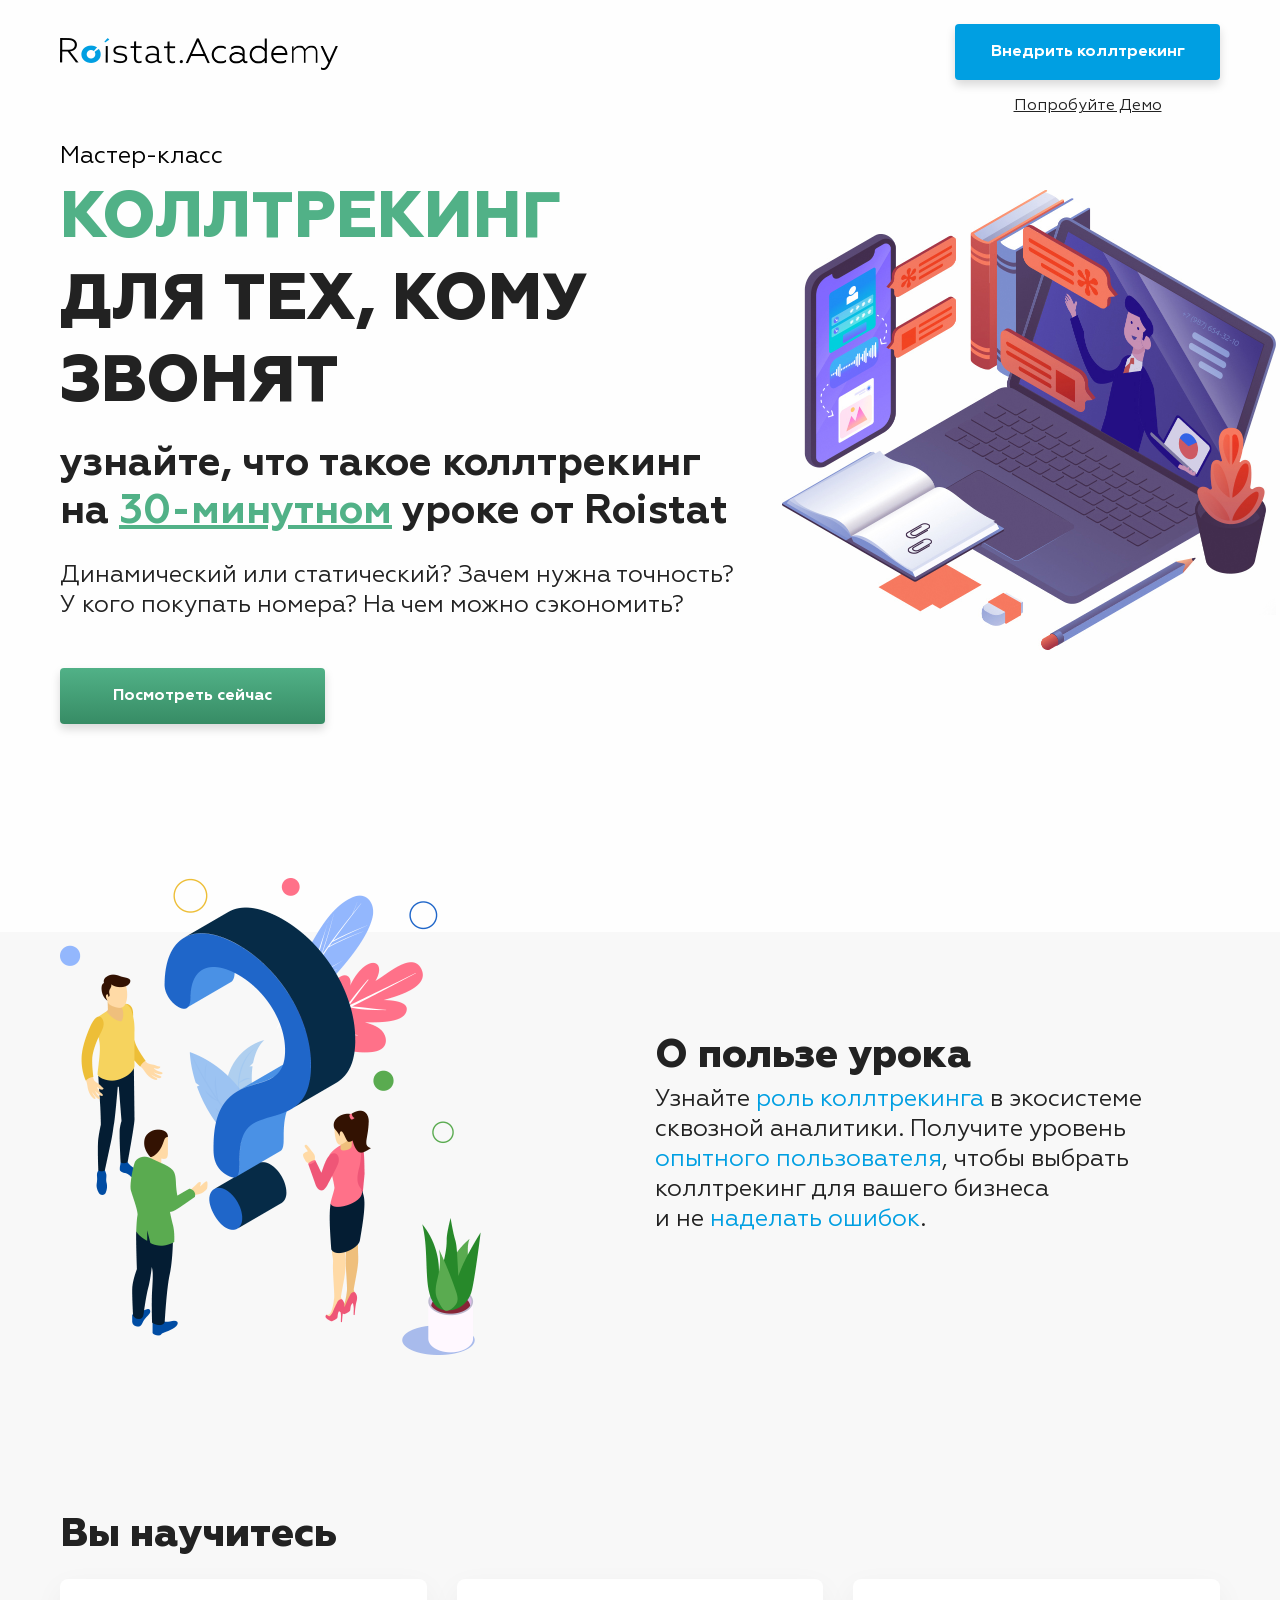
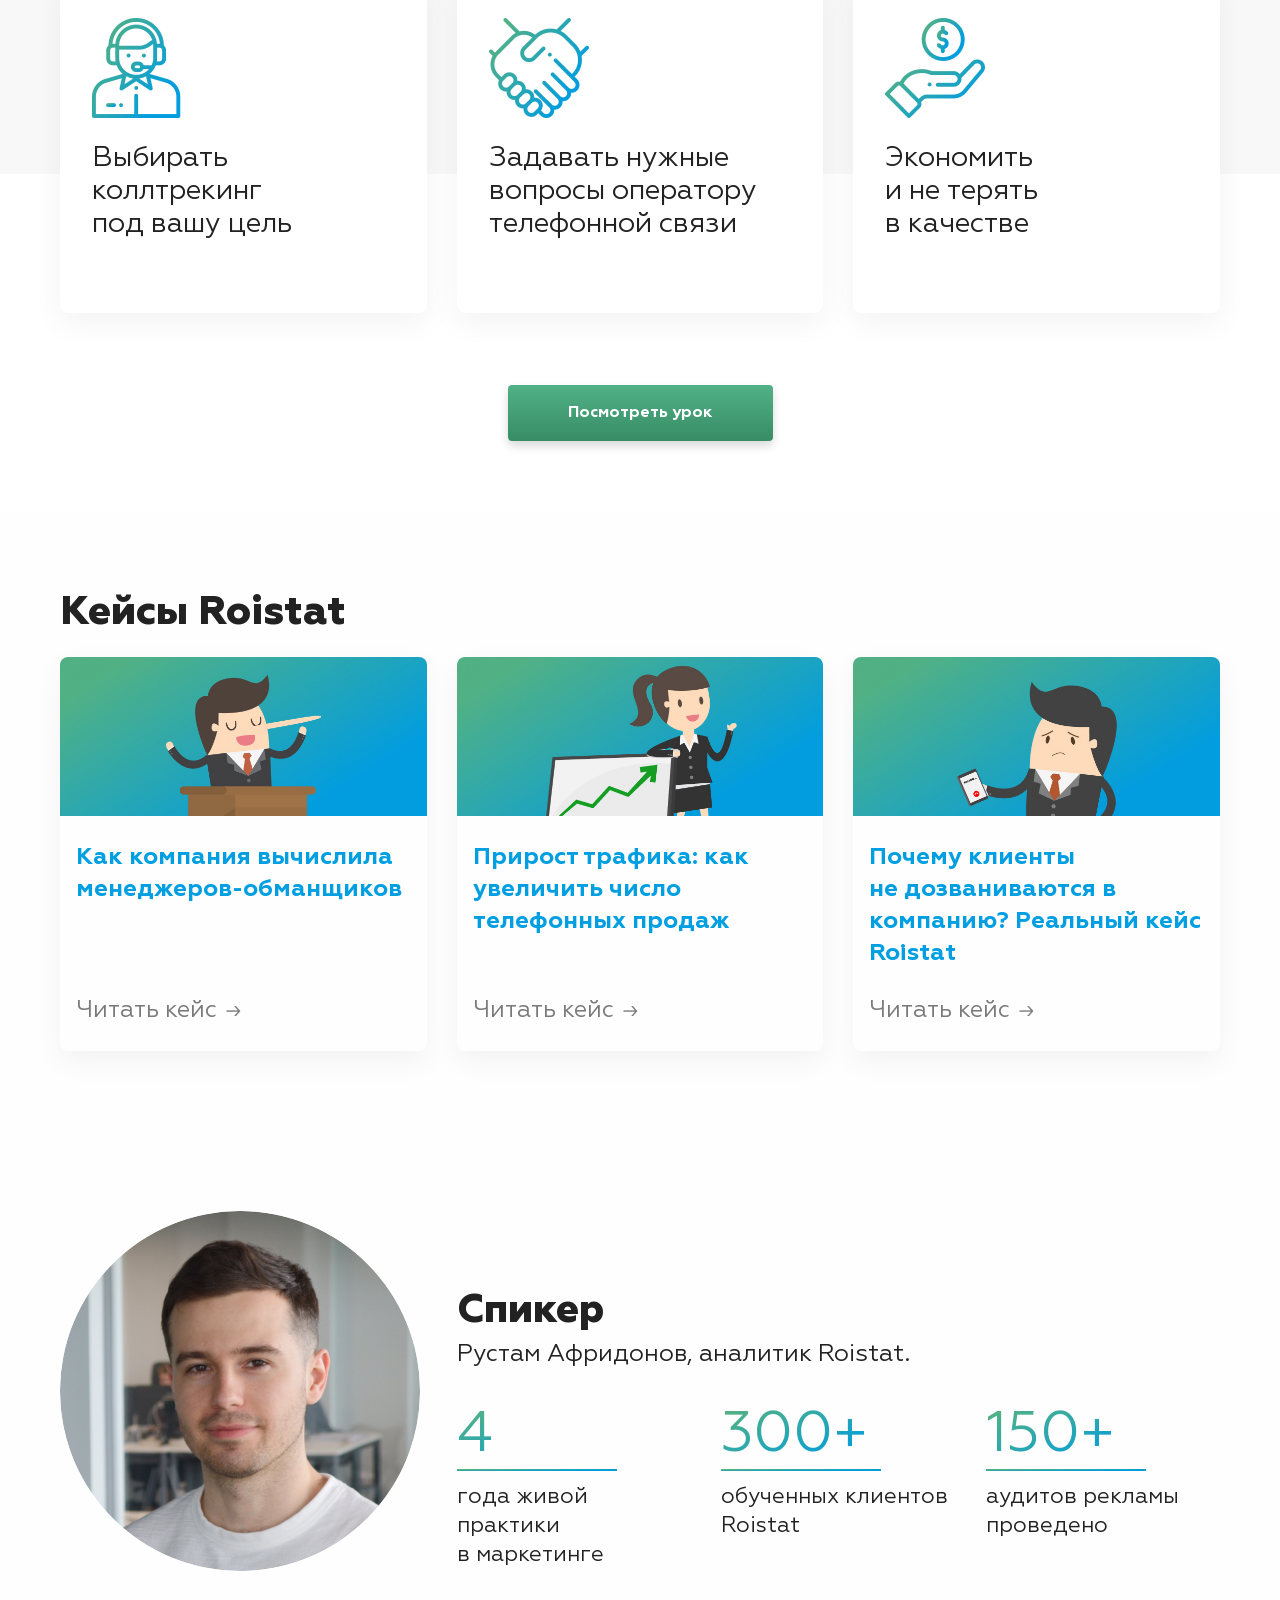
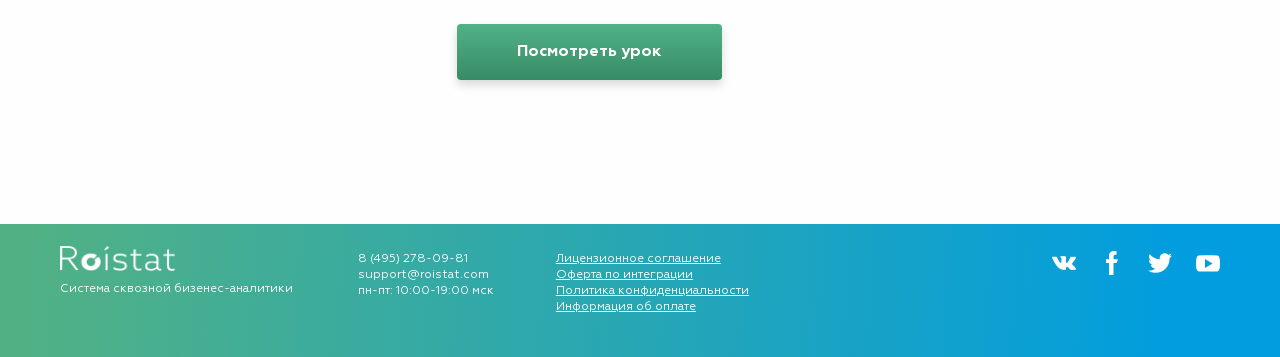
==== commit 22f8c7fe: "no message" ====
--- a/calltracking-webinar/index.html
+++ b/calltracking-webinar/index.html
@@ -3,8 +3,8 @@
 <head>
 	<meta charset="utf-8">
 	<meta http-equiv="X-UA-Compatible" content="IE=edge,chrome=1">
-	<title></title>
-	<meta name="description" content="">
+	<title>Мастер класс по коллтрекингу. Узнайте, как отслеживать звонки в аналитике.</title>
+	<meta name="description" content="Коллтрекинг в сквозной аналитике. Узнайте, что такое динамический и статический коллтрекинг и как настроить эффективную систему отслеживания звонков.">
 	<meta name="viewport" content="width=device-width, initial-scale=1">
 	<link rel="shortcut icon" href="favicon.ico" type="image/x-icon">
 	<link rel="stylesheet" href="fonts/Geometria/stylesheet.css">
@@ -59,7 +59,7 @@
 		<button class="btn submit js-submit" type="submit"></button>
 		<div class="checkbox js-checkbox">
 			<input class="checkbox__input js-checkbox__input" id="check" type="checkbox">
-			<label for="check">Отправляя сведения через электронную форму, вы соглашаетесь с условиями <a class="checkbox-link js-checkbox__link" href="https://roistat.com/ru/license/integration">оферты</a>, даете согласие на обработку персональных данных, их сбор, хранение и передвчу третьим лицам представленной вами информации на условиях <a class="checkbox-link js-checkbox__link" href="https://roistat.com/ru/privacy">Политики обработки персональных данных</a></label>
+			<label for="check">Отправляя сведения через электронную форму, вы соглашаетесь с условиями <a class="checkbox-link js-checkbox__link" href="https://roistat.com/ru/license">оферты</a>, даете согласие на обработку персональных данных, их сбор, хранение и передвчу третьим лицам представленной вами информации на условиях <a class="checkbox-link js-checkbox__link" href="https://roistat.com/ru/privacy">Политики обработки персональных данных</a></label>
 		</div>
 		<input type="hidden" id="1301595ddbefc67f45c" name="__gc__internal__form__helper" class="__gc__internal__form__helper" value="">
 		<input type="hidden" id="1301595ddbefc67f45cref" name="__gc__internal__form__helper_ref" class="__gc__internal__form__helper_ref" value="">
@@ -92,7 +92,7 @@
 				<a target="_blank" href="https://roistat.com/ru/features/calltracking" class="js-target-button blue-button button">Внедрить коллтрекинг</a>
 			</div>
 			<div class="logo-button-header__link-block">
-				<a target="_blank" href="https://cloud.roistat.com/user/register?demo=1&tags=199&lang=ru" class="js-open-modal-prezent logo-button-header__link js-generate-link js-target-button">Попробуйте демо</a>
+				<a target="_blank" href="https://cloud.roistat.com/user/register?demo=1&tags=199&lang=ru" class="js-open-modal-prezent logo-button-header__link js-generate-link js-target-button">Попробуйте Демо</a>
 			</div>
 		</div>
 	</div>
@@ -116,7 +116,7 @@
 								<a target="_blank" href="https://roistat.com/ru/features/calltracking" class="js-target-button blue-button button">Внедрить коллтрекинг</a>
 							</div>
 							<div class="logo-button-header__link-block">
-								<a target="_blank" href="https://cloud.roistat.com/user/register?demo=1&tags=199&lang=ru" class="js-open-modal-prezent logo-button-header__link js-generate-link js-target-button">Попробуйте демо</a>
+								<a target="_blank" href="https://cloud.roistat.com/user/register?demo=1&tags=199&lang=ru" class="js-open-modal-prezent logo-button-header__link js-generate-link js-target-button">Попробуйте Демо</a>
 							</div>
 						</div>
 					</div>
@@ -197,13 +197,13 @@
 					</a>
 				</div>
 				<div class="col-sm-4">
-					<a target="_blank" href="#" class="item-topbgimg-text rost">
-						<p class="item-topbgimg-text__text">Рост продаж на 40% за 2 месяца с помощью коллтрекинга</p>
+					<a target="_blank" href="https://roistat.com/ru/blog/prirost-telefonnih-prodaj" class="item-topbgimg-text rost">
+						<p class="item-topbgimg-text__text">Прирост трафика: как увеличить число телефонных продаж</p>
 						<span class="item-topbgimg-text__link">Читать кейс</span>
 					</a>
 				</div>
 				<div class="col-sm-4">
-					<a target="_blank" href="#" class="item-topbgimg-text nedozvon">
+					<a target="_blank" href="https://roistat.com/ru/blog/neozhidannyy-kolltreking#case-two" class="item-topbgimg-text nedozvon">
 						<p class="item-topbgimg-text__text">Почему клиенты не&nbsp;дозваниваются в компанию? Реальный кейс Roistat</p>
 						<span class="item-topbgimg-text__link">Читать кейс</span>
 					</a>
